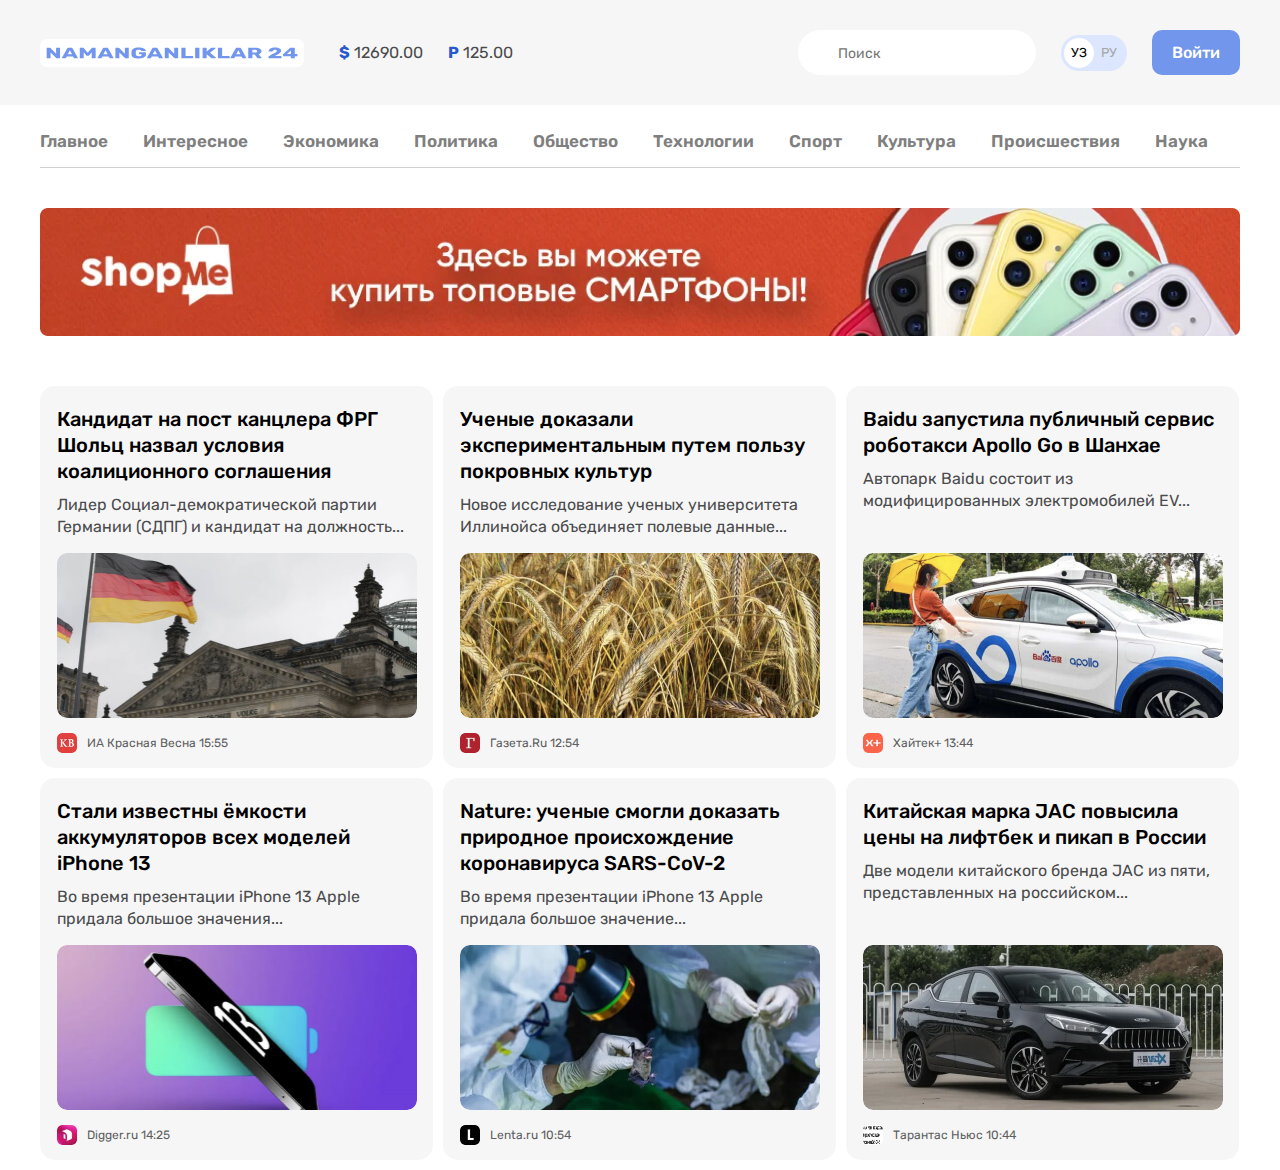
==== index.html @ 6ee6fd18 "Add news-grid" ====
<!DOCTYPE html>
<html lang="ru">
<head>
  <meta charset="UTF-8">
  <meta name="viewport" content="width=device-width, initial-scale=1.0">

  <!-- FONT-GOOGLE -->
  <link rel="preconnect" href="https://fonts.googleapis.com">
  <link rel="preconnect" href="https://fonts.gstatic.com" crossorigin>
  <link href="https://fonts.googleapis.com/css2?family=Rubik:ital,wght@0,300..900;1,300..900&display=swap" rel="stylesheet">

  <!-- STYLE HEADER -->
  <link rel="stylesheet" href="normalize.css">
  <link rel="stylesheet" href="style.css">

  <title>Namangan 24</title>
</head>
<body>

<!-- SITE-HEADER -->
<header class="site-header">
  <div class="site-header-top">
    <div class=" site-header-top-container container">
      <a href="index.html">
        <img class="site-header-img-logo" src="img/logo.svg" alt="N24 logo" width="264" height="28">
      </a>

      <!-- CURRENCY-RATES -->
      <ul class="currency-rates">
        <li class="currency-rates-items">
          <b class="currency-rates-type">$</b>
          <span class="currency-rates-value">12690.00</span>
        </li>

        <li class="currency-rates-items">
          <b class="currency-rates-type">P</b>
          <span class="currency-rates-value">125.00</span>
        </li>
       </ul>

       <!-- GLOBAL-SEARCH-FORM -->

       <form class="global-search-form" action="https://apple.com">
        <input class="global-search-form-input" type="search" name="search" placeholder="Поиск" aria-label="Поиск" required>
       </form>

       <!-- LANG-TOGGLE -->
       <div class="lang-toggle">
        <a class="link-toggle-link toggle-link-active" href="index.html">УЗ</a>
        <a class="link-toggle-link" href="index.html/ru">РУ</a>
       </div>

       <!-- SITE-HEADER-AUTH -->
       <div class="button button-primary">Войти</div>
    </div>
  </div>

  <div class="container">
    <!-- SITENAV -->
    <nav class="sitenav">
      <ul class="sitenav-list">
        <li class="sitenav-item"><a class="sitenav-link" href="#">Главное</a></li>
        <li class="sitenav-item"><a class="sitenav-link" href="#">Интересное</a></li>
        <li class="sitenav-item"><a class="sitenav-link" href="#">Экономика</a></li>
        <li class="sitenav-item"><a class="sitenav-link" href="#">Политика</a></li>
        <li class="sitenav-item"><a class="sitenav-link" href="#">Общество</a></li>
        <li class="sitenav-item"><a class="sitenav-link" href="#">Технологии</a></li>
        <li class="sitenav-item"><a class="sitenav-link" href="#">Спорт</a></li>
        <li class="sitenav-item"><a class="sitenav-link" href="#">Культура</a></li>
        <li class="sitenav-item"><a class="sitenav-link" href="#">Происшествия</a></li>
        <li class="sitenav-item"><a class="sitenav-link" href="#">Наука</a></li>
      </ul>
    </nav>

    <!-- SITE-HEADER-BANNER -->
    <aside class="site-header-banner">
      <a class="site-header-banner-link" href="https://olcha.uz" target="_blank">
        <img class="site-header-banner-img" src="img/shopme.jpg" alt="ShopMe banner" width="1200" height="128" srcset="img/shopme.jpg 1x, img/shopme@2x.jpg 2x">
      </a>
    </aside>
  </div>
</header>

<!-- MAIN-CONTENT -->

<main class="main-content">
  <div class="container">
    <!-- <h1>Namanganliklar24 - Сайт новостий</h1> -->

  <!-- TOP-NEWS -->
  <section class="top-news">
    <!-- <h2>топ новостий</h2> -->
    <!-- NEWS-GRID -->
    <div class="news-grid">
      <!-- NEWS-GRID-ITEM -->
      <article class="new-grid-item article-card">
        <h3 class="article-card-title">
          <a class="article-card-link" href="#">Кандидат на пост канцлера ФРГ Шольц назвал условия коалиционного соглашения</a>
        </h3>
        <p class="article-card-text">Лидер Социал-демократической партии Германии (СДПГ) и кандидат на должность...</p>
        <img class="article-card-img" src="img/germany.jpg" alt="site image" width="360" height="165" srcset="img/germany.jpg 1x, img/germany@2x.jpg 2x">
        <footer class="article-card-footer">
          <img class="article-card-source-icon" src="img/germany-icon.jpg" alt="site image" width="20" height="20" srcset="img/germany-icon.jpg 1x, img/germany-icon@2x.jpg 2x">
          <div class="article-card-source-time">
            <span class="article-card-source">ИА Красная Весна</span>
            <time datetime="2024-09-21T15:55">15:55</time>
          </div>
        </footer>
      </article>

      <article class="new-grid-item article-card">
        <h3 class="article-card-title">
          <a class="article-card-link" href="#">Ученые доказали экспериментальным путем пользу покровных культур</a>
        </h3>
        <p class="article-card-text">Новое исследование ученых университета Иллинойса объединяет полевые данные... </p>
        <img class="article-card-img" src="img/wheat.jpg" alt="site image" width="360" height="165" srcset="img/wheat.jpg 1x, img/wheat@2x.jpg 2x">
        <footer class="article-card-footer">
          <img class="article-card-source-icon" src="img/wheat-icon.jpg" alt="site image" width="20" height="20" srcset="img/wheat-icon.jpg 1x, img/wheat-icon@2x.jpg 2x">
          <div class="article-card-source-time">
            <span class="article-card-source">Газета.Ru</span>
            <time datetime="2024-09-21T12:54">12:54</time>
          </div>
        </footer>
      </article>

      <article class="new-grid-item article-card">
        <h3 class="article-card-title">
          <a class="article-card-link" href="#">Baidu запустила публичный сервис роботакси Apollo Go в Шанхае</a>
        </h3>
        <p class="article-card-text">Автопарк Baidu состоит из модифицированных электромобилей EV... </p>
        <img class="article-card-img" src="img/baidu.jpg" alt="site image" width="360" height="165" srcset="img/baidu.jpg 1x,img/baidu@2x.jpg 2x">
        <footer class="article-card-footer">
          <img class="article-card-source-icon" src="img/baidu-icon.jpg" alt="site image" width="20" height="20" srcset="img/baidu-icon.jpg 1x, img/baidu-icon@2x.jpg 2x">
          <div class="article-card-source-time">
            <span class="article-card-source">Хайтек+</span>
            <time datetime="2024-09-21T13:44">13:44</time>
          </div>
        </footer>
      </article>

      <article class="new-grid-item article-card">
        <h3 class="article-card-title">
          <a class="article-card-link" href="#">Стали известны ёмкости аккумуляторов всех моделей iPhone 13</a>
        </h3>
        <p class="article-card-text">Во время презентации iPhone 13 Apple придала большое значения...</p>
        <img class="article-card-img" src="img/iphone-13.jpg" alt="site image" width="360" height="165" srcset="img/iphone-13.jpg 1x, img/iphone-13@2x.jpg 2x">
        <footer class="article-card-footer">
          <img class="article-card-source-icon" src="img/iphone-13-icon.jpg" alt="site image" width="20" height="20" srcset="img/iphone-13-icon.jpg 1x,img/iphone-13-icon@2x.jpg 2x">
          <div class="article-card-source-time">
            <span class="article-card-source">Digger.ru</span>
            <time datetime="2024-09-21T14:25">14:25</time>
          </div>
        </footer>
      </article>

      <article class="new-grid-item article-card">
        <h3 class="article-card-title">
          <a class="article-card-link" href="#">Nature: ученые смогли доказать природное происхождение коронавируса SARS-CoV-2</a>
        </h3>
        <p class="article-card-text">Во время презентации iPhone 13 Apple придала большое значение...</p>
        <img class="article-card-img" src="img/SARS.jpg" alt="site image" width="360" height="165" srcset="img/SARS.jpg 1x,img/SARS@2x.jpg 2x">
        <footer class="article-card-footer">
          <img class="article-card-source-icon" src="img/SARS-icon.jpg" alt="site image" width="20" height="20" srcset="img/SARS-icon.jpg 1x, img/SARS-icon@2x.jpg 2x">
          <div class="article-card-source-time">
            <span class="article-card-source">Lenta.ru</span>
            <time datetime="2024-09-21T10:54">10:54</time>
          </div>
        </footer>
      </article>

      <article class="new-grid-item article-card">
        <h3 class="article-card-title">
          <a class="article-card-link" href="#">Китайская марка JAC повысила цены на лифтбек и пикап в России</a>
        </h3>
        <p class="article-card-text">Две модели китайского бренда JAC из пяти, представленных на российском...</p>
        <img class="article-card-img" src="img/jac.jpg" alt="site image" width="360" height="165" srcset="img/jac.jpg 1x,img/jac@2x.jpg 2x">
        <footer class="article-card-footer">
          <img class="article-card-source-icon" src="img/JAC-icon.jpg" alt="site image" width="20" height="20" srcset="img/JAC-icon.jpg 1x, img/JAC-icon@2x.jpg 2x">
          <div class="article-card-source-time">
            <span class="article-card-source">Тарантас Ньюс</span>
            <time datetime="2024-09-21T10:44">10:44</time>
          </div>
        </footer>
      </article>

          </div>
  </section>
  </div>
</main>
</body>
</html>
---- style.css ----
* {
  box-sizing: border-box;
}

html {
  height: 100%;
  scroll-behavior: smooth;
}

body {
  display: flex;
  flex-direction: column;
  height: 100%;
  padding: 0;
  margin: 0;
  font-family: "Rubik", "Arial", sans-serif;
  font-size: 16px;
  line-height: 22px;
  color: #4a4b4c;
  background-color: #fff;
}

.img {
  max-width: 100%;
  height: auto;
}

/* OUTLINE STYLE */
*:focus {
  outline: 2px dashed #0f03fd;
  outline-offset: 3px;
}


/* BUTTON */
.button {
  display: inline-block;
  padding: 13px 20px;
  text-decoration: none;
  text-align: center;
  border-radius: 10px;
  font-size: 16px;
  line-height: normal;
  font-weight: 500;
  cursor: pointer;
  margin-left: 25px;
}

.button-primary {
  background-color: #7296ec;
  color: #fff;
}

.button-primary:hover {
  opacity: 0.8;
  background-color: #0f03fd;
}

.button-primary:active {
  opacity: 0.6;
}


/* CONTAINER */

.container {
  width: 100%;
  max-width: 1240px;
  padding-left: 20px;
  padding-right: 20px;
  margin-right: auto;
  margin-left: auto;
}

/* SITE-HEADER */
.site-header {
}

/* SITE-HEADER-TOP */
.site-header-top {
  margin-bottom: 10px;
  padding-top: 30px;
  padding-bottom: 30px;
  background-color: #f6f6f6;
}

.site-header-top-container {
  display: flex;
  align-items: center;
}

.site-header-img-logo {
  display: flex;
  padding: 8px 6px;
  border-radius: 7px;
  margin-right: 35px;
  background-color: #fff;
}

.site-header-img-logo:hover {
  opacity: 0.8;
}

.site-header-img-logo:active {
  opacity: 0.6;
}


/* CURRENCY-RATES */
.currency-rates {
  display: flex;
  align-items: center;
  padding: 0;
  margin: 0;
  margin-right: auto;
  list-style: none;
}

.currency-rates-items:not(:last-child) {
  margin-right: 25px;
}

.currency-rates-type {
  color: #2959ce;
}

/* GLOBAL-SEARCH-FORM */

.global-search-form {
  margin-right: 25px;
}

.global-search-form-input {
  font-size: 14px;
  line-height: normal;
  padding-top: 15px;
  padding-bottom: 13px;
  padding-left: 40px;
  border: none;
  border-radius: 60px;
}

/* LANG-TOGGLE */

.lang-toggle {
  display: flex;
  padding: 3px;
  border-radius: 39px;
  background-color: #dce6ff;
}

.link-toggle-link {
  width: 30px;
  height: 30px;
  border-radius: 50%;
  font-size: 13px;
  line-height: 30px;
  text-align: center;
  text-decoration: none;
  color: #a6a6a6;
}

.toggle-link-active {
  background-color: #fff;
  color: #000;
}


/* SITENAV */
.sitenav {
  font-size: 17px;
  padding-top: 12px;
  padding-bottom: 12px;
  border-bottom: 1px solid #d1d1d1;
  line-height: normal;
  margin-bottom: 40px;
  font-weight: 600;
}

.sitenav-list {
  display: flex;
  flex-wrap: wrap;
  align-items: center;
  padding: 0;
  margin: 0;
  line-height: normal;
  list-style: none;
}

.sitenav-item {
  margin-top: 4px;
  margin-bottom: 4px;
}

.sitenav-item:not(:last-child) {
margin-right: 35px;
}

.sitenav-link {
  display: block;
  text-decoration: none;
  color: #7f7f7f;
}

.sitenav-link:hover {
  color: #0f03fd;
}

.sitenav-link:active {
  opacity: 0.6;
}

/* SITE-HEADER-BANNER */
.site-header-banner-link {
  display: flex;
}

/* MAIN-CONTENT */
.main-content {
  flex-grow: 1;
  padding-top: 50px;
}


/* NEWS-GRID */
.news-grid {
  display: flex;
  flex-wrap: wrap;
  margin-left: -10px;
}
.new-grid-item {
  width: 393px;
  margin-left: 10px;
  margin-bottom: 10px;
}
.article-card {
  display: flex;
  flex-direction: column;
  padding: 20px 17px 15px;
  border-radius: 15px;
  background-color: #f6f6f6;
}
.article-card-title {
  margin-top: 0;
  margin-bottom: 10px;
  font-size: 20px;
  font-weight: 500;
  line-height: 26px;
}

.article-card-link {
  display: inline-block;
  color: #000;
  text-decoration: none;
}

.article-card-link:hover {
  color: #0f03fd;
}

.article-card-link:active {
  opacity: 0.6;
}

.article-card-text {
  margin-top: 0;
  margin-bottom: 15px;
  font-size: 16px;
  line-height: 22px;
  font-weight: 400;
}
.article-card-img {
  display: block;
  width: 360px;
  margin-top: auto;
  height: 165px;
  object-fit: cover;
  border-radius: 10px;
  margin-bottom: 15px;
}
.article-card-footer {
  display: flex;
  align-items: center;
}


.article-card-source-icon {
  width: 20px;
  height: 20px;
  margin-right: 10px;
  border-radius: 5px;
}
.article-card-source-time {
  font-size: 12px;
  line-height: normal;
  color: #5e5f61;
}
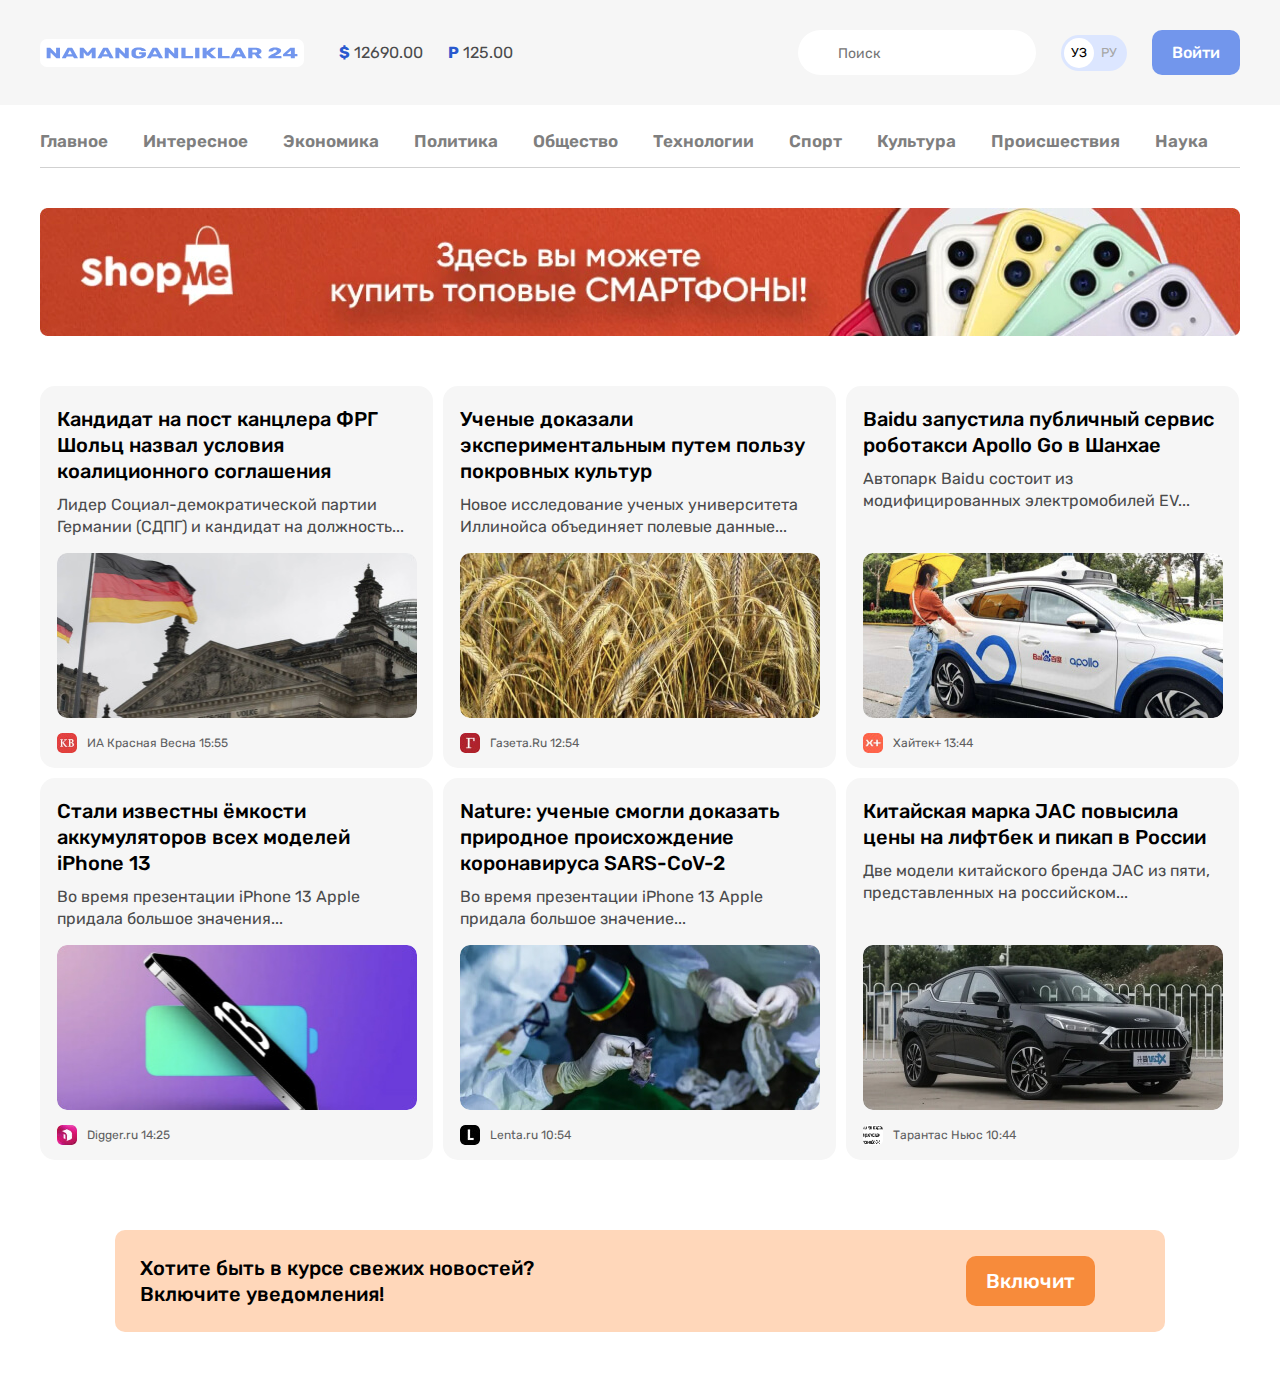
==== commit b89a52ea: "Add notification-cta" ====
--- a/index.html
+++ b/index.html
@@ -185,6 +185,15 @@
 
           </div>
   </section>
+
+
+  <!-- NOTIFICATION-CTA -->
+  <section class="notification-cta">
+    <div class="cotification-cta-text">Хотите быть в курсе свежих новостей?
+      <br>Включите уведомления!
+    </div>
+    <button class="button button-orange" type="button">Включит </button>
+  </section>
   </div>
 </main>
 </body>
--- a/style.css
+++ b/style.css
@@ -38,6 +38,7 @@
   padding: 13px 20px;
   text-decoration: none;
   text-align: center;
+  border: 0;
   border-radius: 10px;
   font-size: 16px;
   line-height: normal;
@@ -51,13 +52,19 @@
   color: #fff;
 }
 
-.button-primary:hover {
+.button:hover {
   opacity: 0.8;
-  background-color: #0f03fd;
-}
-
-.button-primary:active {
+}
+
+.button:active {
   opacity: 0.6;
+}
+
+.button-orange {
+  background-color: #f78b3b;
+  color: #fff;
+  font-size: 20px;
+  font-weight: 500;
 }
 
 
@@ -295,3 +302,21 @@
   line-height: normal;
   color: #5e5f61;
 }
+
+
+/* NOTIFICATION-CTA */
+.notification-cta {
+  display: flex;
+  align-items: center;
+  justify-content: space-between;
+  padding: 25px 70px 25px 25px;
+  margin: 60px 75px;
+  background-color: #ffd7ba;
+  border-radius: 10px;
+}
+.cotification-cta-text {
+  font-size: 20px;
+  line-height: 26px;
+  font-weight: 500;
+  color: #000;
+}
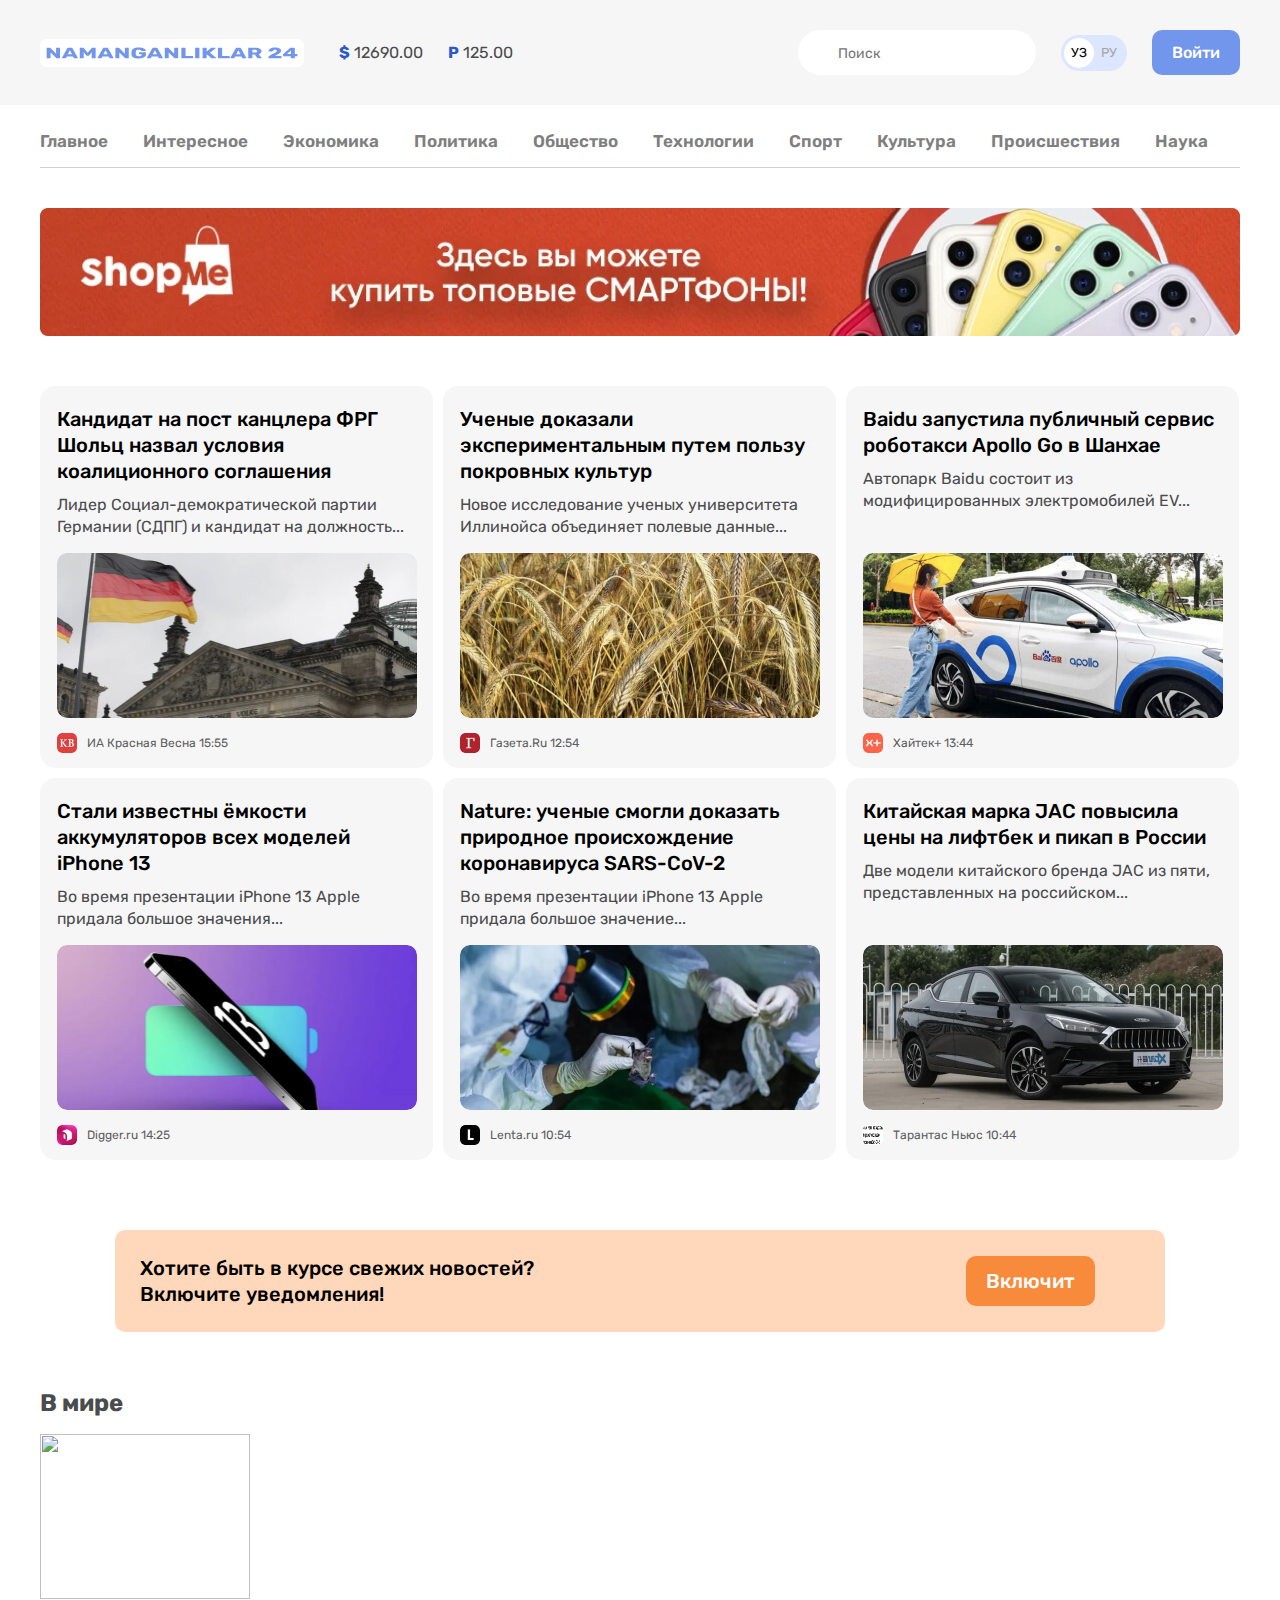
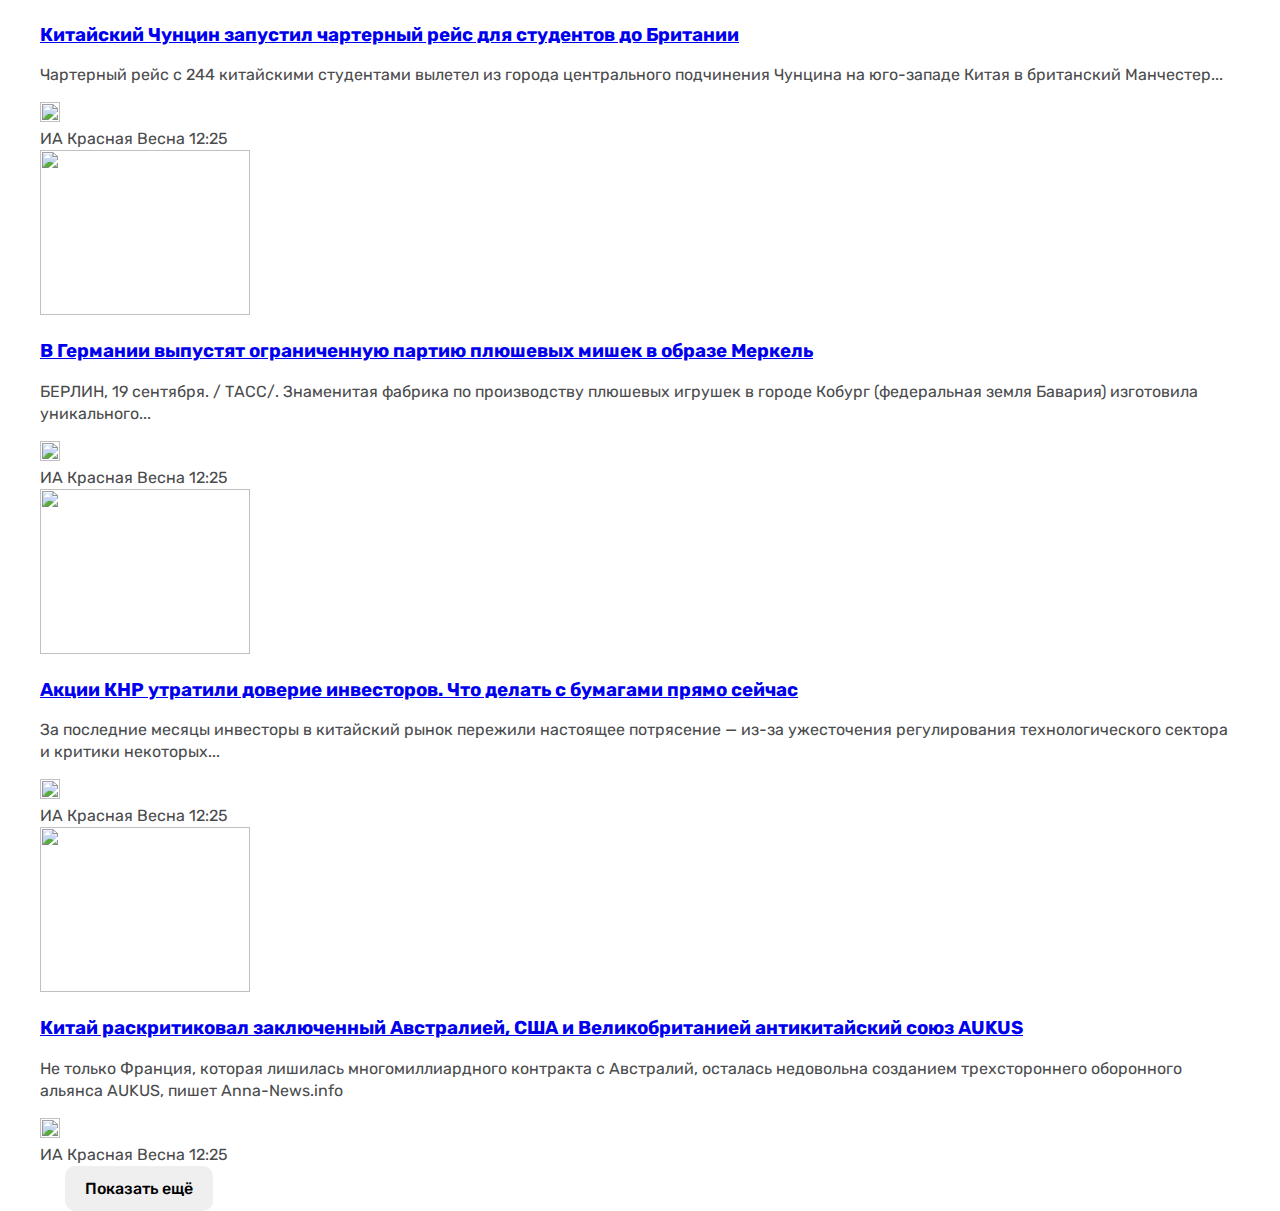
==== commit 48c996b2: "Add news-grid style add button style" ====
--- a/index.html
+++ b/index.html
@@ -194,6 +194,85 @@
     </div>
     <button class="button button-orange" type="button">Включит </button>
   </section>
+
+
+  <!-- GLOBAL-NEWS -->
+  <section class="global-news">
+    <h2 class="global-news-heading">В мире</h2>
+
+    <!-- NEWS-LIST -->
+    <div class="news-list">
+      <div class="news-list-item article-card-horizontal">
+        <img class="article-card-horizontal-img" src="img/britaniya.jpg" alt="" width="210" height="165" srcset="img/britaniya.jpg 1x, img/britaniya@2x.jpg 2x">
+        <div class="article-card-horizontal-content">
+          <h3 class="article-card-horizontal-heading">
+            <a class="article-card-horizontal-link" href="#">Китайский Чунцин запустил чартерный рейс для студентов до Британии</a>
+          </h3>
+          <p class="article-card-horizontal-text">Чартерный рейс с 244 китайскими студентами вылетел из города центрального подчинения Чунцина на юго-западе Китая в британский Манчестер...</p>
+          <footer class="article-card-horizontal-footer">
+            <img class="article-card-horizontal-sourse-icon" src="img/britaniya-icon.jpg" alt="" width="20" height="20" srcset="img/britaniya-icon.jpg 1x, img/britaniya-icon@2x.jpg 2x">
+            <div class="article-card-horizontal-sourse-time">
+              <span class="article-card-horizontal-sourse">ИА Красная Весна</span>
+              <time datetime="2024-09-23T12:25:00">12:25</time>
+            </div>
+          </footer>
+        </div>
+      </div>
+
+      <div class="news-list-item article-card-horizontal">
+        <img class="article-card-horizontal-img" src="img/germaniya.jpg" alt="" width="210" height="165" srcset="img/germaniya.jpg 1x, img/germaniya@2x.jpg 2x">
+        <div class="article-card-horizontal-content">
+          <h3 class="article-card-horizontal-heading">
+            <a class="article-card-horizontal-link" href="#">В Германии выпустят ограниченную партию плюшевых мишек в образе Меркель</a>
+          </h3>
+          <p class="article-card-horizontal-text">БЕРЛИН, 19 сентября. / ТАСС/. Знаменитая фабрика по производству плюшевых игрушек в городе Кобург (федеральная земля Бавария) изготовила уникального...</p>
+          <footer class="article-card-horizontal-footer">
+            <img class="article-card-horizontal-sourse-icon" class="article-card-horizontal-sourse-icon" src="img/germaniya-icon.jpg" alt="" width="20" height="20" srcset="img/germaniya-icon.jpg 1x, img/germaniya-icon@2x.jpg 2x">
+              <div class="article-card-horizontal-sourse-time">
+                <span class="article-card-horizontal-sourse">ИА Красная Весна</span>
+                <time datetime="2024-09-23T12:25:00">12:25</time>
+              </div>
+          </footer>
+        </div>
+      </div>
+
+      <div class="news-list-item article-card-horizontal">
+        <img class="article-card-horizontal-img" src="img/knp.jpg" alt="" width="210" height="165" srcset="img/knp.jpg 1x, img/knp@2x.jpg 2x">
+        <div class="article-card-horizontal-content">
+          <h3 class="article-card-horizontal-heading">
+            <a class="article-card-horizontal-link" href="#">Акции КНР утратили доверие инвесторов. Что делать с бумагами прямо сейчас</a>
+          </h3>
+          <p class="article-card-horizontal-text">За последние месяцы инвесторы в китайский рынок пережили настоящее потрясение — из-за ужесточения регулирования технологического сектора и критики некоторых...</p>
+          <footer class="article-card-horizontal-footer">
+            <img class="article-card-horizontal-sourse-icon" src="img/knp-icon.jpg" alt="" width="20" height="20" srcset="img/knp-icon.jpg 1x, img/knp-icon@2x.jpg 2x">
+              <div class="article-card-horizontal-sourse-time">
+                <span class="article-card-horizontal-sourse">ИА Красная Весна</span>
+                <time datetime="2024-09-23T12:25:00">12:25</time>
+              </div>
+          </footer>
+        </div>
+      </div>
+
+      <div class="news-list-item article-card-horizontal">
+        <img class="article-card-horizontal-img" src="img/xitoy.jpg" alt="" width="210" height="165" srcset="img/xitoy.jpg 1x, img/xitoy@2x.jpg 2x">
+        <div class="article-card-horizontal-content">
+          <h3 class="article-card-horizontal-heading">
+            <a class="article-card-horizontal-link" href="#">Китай раскритиковал заключенный Австралией, США и Великобританией антикитайский союз AUKUS</a>
+          </h3>
+          <p class="article-card-horizontal-text">Не только Франция, которая лишилась многомиллиардного контракта с Австралий, осталась недовольна созданием трехстороннего оборонного альянса AUKUS, пишет Anna-News.info</p>
+          <footer class="article-card-horizontal-footer">
+            <img class="article-card-horizontal-sourse-icon" src="img/xitoy-icon.jpg" alt="" width="20" height="20" srcset="img/xitoy-icon.jpg 1x, img/xitoy-icon@2x.jpg 2x">
+            <div class="article-card-horizontal-sourse-time">
+              <span class="article-card-horizontal-sourse">ИА Красная Весна</span>
+              <time datetime="2024-09-23T12:25:00">12:25</time>
+            </div>
+          </footer>
+        </div>
+      </div>
+    </div>
+
+    <button class="news-list-more-button button button-block" type="button">Показать ещё </button>
+  </section>
   </div>
 </main>
 </body>
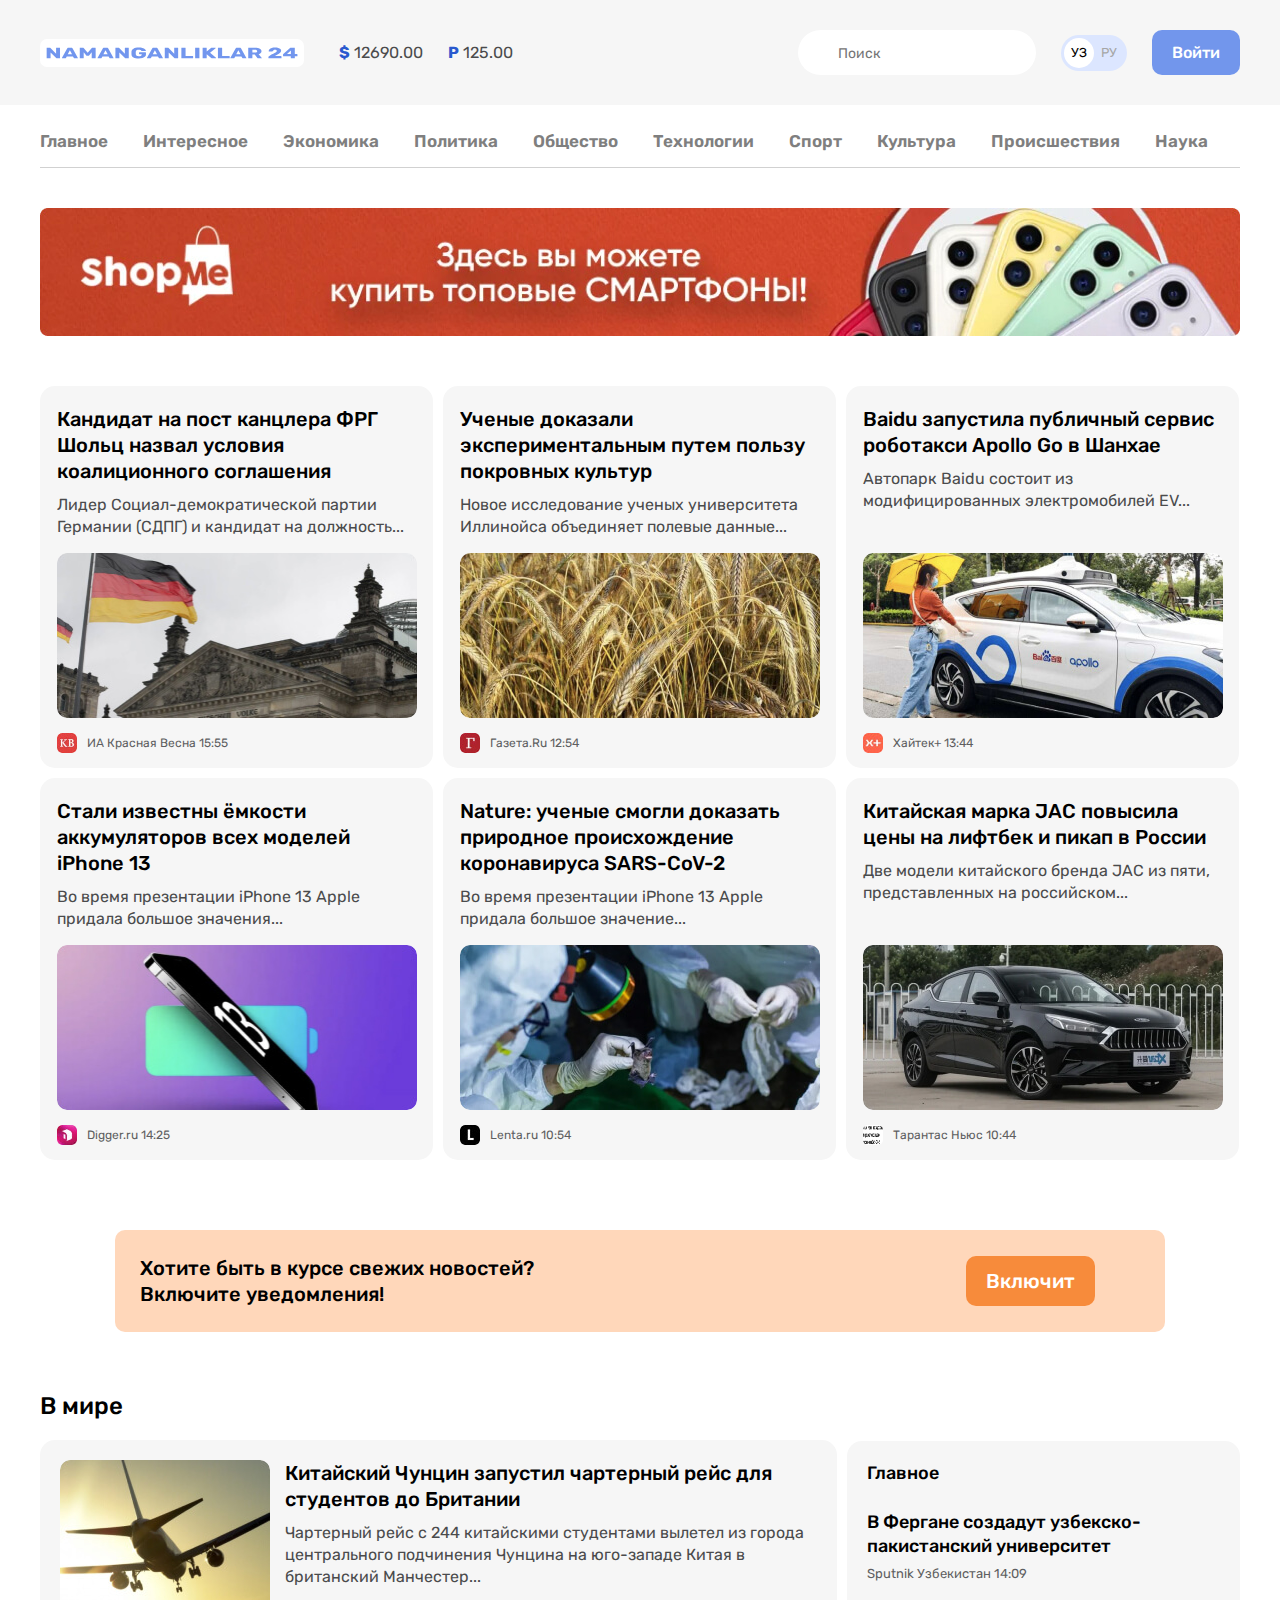
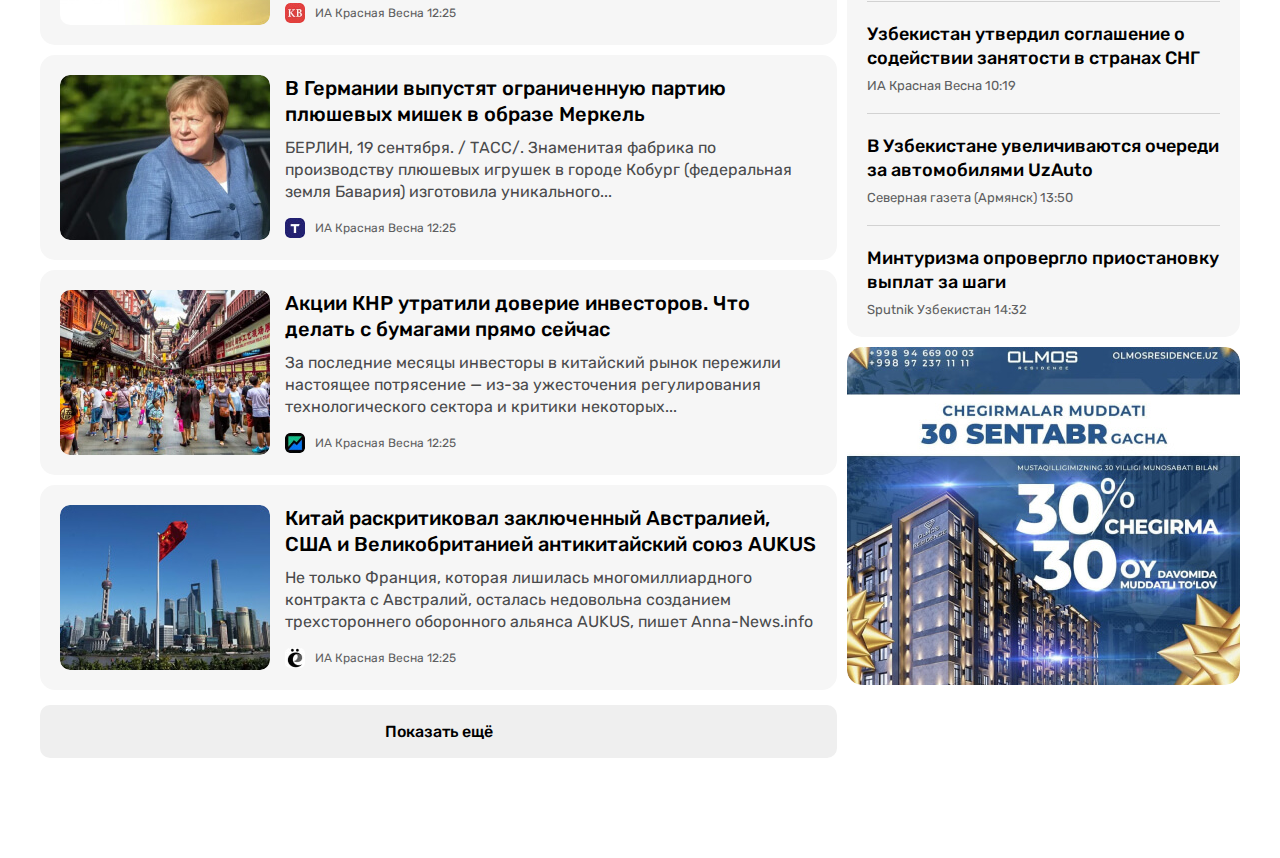
==== commit f10ae08c: "Add global news add sitebar" ====
--- a/index.html
+++ b/index.html
@@ -197,82 +197,132 @@
 
 
   <!-- GLOBAL-NEWS -->
-  <section class="global-news">
-    <h2 class="global-news-heading">В мире</h2>
-
-    <!-- NEWS-LIST -->
-    <div class="news-list">
-      <div class="news-list-item article-card-horizontal">
-        <img class="article-card-horizontal-img" src="img/britaniya.jpg" alt="" width="210" height="165" srcset="img/britaniya.jpg 1x, img/britaniya@2x.jpg 2x">
-        <div class="article-card-horizontal-content">
-          <h3 class="article-card-horizontal-heading">
-            <a class="article-card-horizontal-link" href="#">Китайский Чунцин запустил чартерный рейс для студентов до Британии</a>
-          </h3>
-          <p class="article-card-horizontal-text">Чартерный рейс с 244 китайскими студентами вылетел из города центрального подчинения Чунцина на юго-западе Китая в британский Манчестер...</p>
-          <footer class="article-card-horizontal-footer">
-            <img class="article-card-horizontal-sourse-icon" src="img/britaniya-icon.jpg" alt="" width="20" height="20" srcset="img/britaniya-icon.jpg 1x, img/britaniya-icon@2x.jpg 2x">
-            <div class="article-card-horizontal-sourse-time">
-              <span class="article-card-horizontal-sourse">ИА Красная Весна</span>
-              <time datetime="2024-09-23T12:25:00">12:25</time>
-            </div>
-          </footer>
+  <div class="layout-2-1">
+    <div class="layout-2-1-main">
+      <section class="global-news">
+        <h2 class="global-news-heading">В мире</h2>
+        <!-- NEWS-LIST -->
+        <div class="news-list">
+          <div class="news-list-item article-card-horizontal">
+            <img class="article-card-horizontal-img" src="img/britaniya.jpg" alt="" width="210" height="165" srcset="img/britaniya.jpg 1x, img/britaniya@2x.jpg 2x">
+            <div class="article-card-horizontal-content">
+              <h3 class="article-card-horizontal-heading">
+                <a class="article-card-horizontal-link" href="#">Китайский Чунцин запустил чартерный рейс для студентов до Британии</a>
+              </h3>
+              <p class="article-card-horizontal-text">Чартерный рейс с 244 китайскими студентами вылетел из города центрального подчинения Чунцина на юго-западе Китая в британский Манчестер...</p>
+              <footer class="article-card-horizontal-footer">
+                <img class="article-card-horizontal-sourse-icon" src="img/britaniya-icon.jpg" alt="" width="20" height="20" srcset="img/britaniya-icon.jpg 1x, img/britaniya-icon@2x.jpg 2x">
+                <div class="article-card-horizontal-sourse-time">
+                  <span class="article-card-horizontal-sourse">ИА Красная Весна</span>
+                  <time datetime="2024-09-23T12:25:00">12:25</time>
+                </div>
+              </footer>
+            </div>
+          </div>
+          <div class="news-list-item article-card-horizontal">
+            <img class="article-card-horizontal-img" src="img/germaniya.jpg" alt="" width="210" height="165" srcset="img/germaniya.jpg 1x, img/germaniya@2x.jpg 2x">
+            <div class="article-card-horizontal-content">
+              <h3 class="article-card-horizontal-heading">
+                <a class="article-card-horizontal-link" href="#">В Германии выпустят ограниченную партию плюшевых мишек в образе Меркель</a>
+              </h3>
+              <p class="article-card-horizontal-text">БЕРЛИН, 19 сентября. / ТАСС/. Знаменитая фабрика по производству плюшевых игрушек в городе Кобург (федеральная земля Бавария) изготовила уникального...</p>
+              <footer class="article-card-horizontal-footer">
+                <img class="article-card-horizontal-sourse-icon" class="article-card-horizontal-sourse-icon" src="img/germaniya-icon.jpg" alt="" width="20" height="20" srcset="img/germaniya-icon.jpg 1x, img/germaniya-icon@2x.jpg 2x">
+                  <div class="article-card-horizontal-sourse-time">
+                    <span class="article-card-horizontal-sourse">ИА Красная Весна</span>
+                    <time datetime="2024-09-23T12:25:00">12:25</time>
+                  </div>
+              </footer>
+            </div>
+          </div>
+          <div class="news-list-item article-card-horizontal">
+            <img class="article-card-horizontal-img" src="img/knp.jpg" alt="" width="210" height="165" srcset="img/knp.jpg 1x, img/knp@2x.jpg 2x">
+            <div class="article-card-horizontal-content">
+              <h3 class="article-card-horizontal-heading">
+                <a class="article-card-horizontal-link" href="#">Акции КНР утратили доверие инвесторов. Что делать с бумагами прямо сейчас</a>
+              </h3>
+              <p class="article-card-horizontal-text">За последние месяцы инвесторы в китайский рынок пережили настоящее потрясение — из-за ужесточения регулирования технологического сектора и критики некоторых...</p>
+              <footer class="article-card-horizontal-footer">
+                <img class="article-card-horizontal-sourse-icon" src="img/knp-icon.jpg" alt="" width="20" height="20" srcset="img/knp-icon.jpg 1x, img/knp-icon@2x.jpg 2x">
+                  <div class="article-card-horizontal-sourse-time">
+                    <span class="article-card-horizontal-sourse">ИА Красная Весна</span>
+                    <time datetime="2024-09-23T12:25:00">12:25</time>
+                  </div>
+              </footer>
+            </div>
+          </div>
+          <div class="news-list-item article-card-horizontal">
+            <img class="article-card-horizontal-img" src="img/xitoy.jpg" alt="" width="210" height="165" srcset="img/xitoy.jpg 1x, img/xitoy@2x.jpg 2x">
+            <div class="article-card-horizontal-content">
+              <h3 class="article-card-horizontal-heading">
+                <a class="article-card-horizontal-link" href="#">Китай раскритиковал заключенный Австралией, США и Великобританией антикитайский союз AUKUS</a>
+              </h3>
+              <p class="article-card-horizontal-text">Не только Франция, которая лишилась многомиллиардного контракта с Австралий, осталась недовольна созданием трехстороннего оборонного альянса AUKUS, пишет Anna-News.info</p>
+              <footer class="article-card-horizontal-footer">
+                <img class="article-card-horizontal-sourse-icon" src="img/xitoy-icon.jpg" alt="" width="20" height="20" srcset="img/xitoy-icon.jpg 1x, img/xitoy-icon@2x.jpg 2x">
+                <div class="article-card-horizontal-sourse-time">
+                  <span class="article-card-horizontal-sourse">ИА Красная Весна</span>
+                  <time datetime="2024-09-23T12:25:00">12:25</time>
+                </div>
+              </footer>
+            </div>
+          </div>
         </div>
-      </div>
-
-      <div class="news-list-item article-card-horizontal">
-        <img class="article-card-horizontal-img" src="img/germaniya.jpg" alt="" width="210" height="165" srcset="img/germaniya.jpg 1x, img/germaniya@2x.jpg 2x">
-        <div class="article-card-horizontal-content">
-          <h3 class="article-card-horizontal-heading">
-            <a class="article-card-horizontal-link" href="#">В Германии выпустят ограниченную партию плюшевых мишек в образе Меркель</a>
-          </h3>
-          <p class="article-card-horizontal-text">БЕРЛИН, 19 сентября. / ТАСС/. Знаменитая фабрика по производству плюшевых игрушек в городе Кобург (федеральная земля Бавария) изготовила уникального...</p>
-          <footer class="article-card-horizontal-footer">
-            <img class="article-card-horizontal-sourse-icon" class="article-card-horizontal-sourse-icon" src="img/germaniya-icon.jpg" alt="" width="20" height="20" srcset="img/germaniya-icon.jpg 1x, img/germaniya-icon@2x.jpg 2x">
-              <div class="article-card-horizontal-sourse-time">
-                <span class="article-card-horizontal-sourse">ИА Красная Весна</span>
-                <time datetime="2024-09-23T12:25:00">12:25</time>
-              </div>
-          </footer>
-        </div>
-      </div>
-
-      <div class="news-list-item article-card-horizontal">
-        <img class="article-card-horizontal-img" src="img/knp.jpg" alt="" width="210" height="165" srcset="img/knp.jpg 1x, img/knp@2x.jpg 2x">
-        <div class="article-card-horizontal-content">
-          <h3 class="article-card-horizontal-heading">
-            <a class="article-card-horizontal-link" href="#">Акции КНР утратили доверие инвесторов. Что делать с бумагами прямо сейчас</a>
-          </h3>
-          <p class="article-card-horizontal-text">За последние месяцы инвесторы в китайский рынок пережили настоящее потрясение — из-за ужесточения регулирования технологического сектора и критики некоторых...</p>
-          <footer class="article-card-horizontal-footer">
-            <img class="article-card-horizontal-sourse-icon" src="img/knp-icon.jpg" alt="" width="20" height="20" srcset="img/knp-icon.jpg 1x, img/knp-icon@2x.jpg 2x">
-              <div class="article-card-horizontal-sourse-time">
-                <span class="article-card-horizontal-sourse">ИА Красная Весна</span>
-                <time datetime="2024-09-23T12:25:00">12:25</time>
-              </div>
-          </footer>
-        </div>
-      </div>
-
-      <div class="news-list-item article-card-horizontal">
-        <img class="article-card-horizontal-img" src="img/xitoy.jpg" alt="" width="210" height="165" srcset="img/xitoy.jpg 1x, img/xitoy@2x.jpg 2x">
-        <div class="article-card-horizontal-content">
-          <h3 class="article-card-horizontal-heading">
-            <a class="article-card-horizontal-link" href="#">Китай раскритиковал заключенный Австралией, США и Великобританией антикитайский союз AUKUS</a>
-          </h3>
-          <p class="article-card-horizontal-text">Не только Франция, которая лишилась многомиллиардного контракта с Австралий, осталась недовольна созданием трехстороннего оборонного альянса AUKUS, пишет Anna-News.info</p>
-          <footer class="article-card-horizontal-footer">
-            <img class="article-card-horizontal-sourse-icon" src="img/xitoy-icon.jpg" alt="" width="20" height="20" srcset="img/xitoy-icon.jpg 1x, img/xitoy-icon@2x.jpg 2x">
-            <div class="article-card-horizontal-sourse-time">
-              <span class="article-card-horizontal-sourse">ИА Красная Весна</span>
-              <time datetime="2024-09-23T12:25:00">12:25</time>
-            </div>
-          </footer>
-        </div>
-      </div>
-    </div>
-
-    <button class="news-list-more-button button button-block" type="button">Показать ещё </button>
-  </section>
+        <button class="news-list-more-button button button-block" type="button">Показать ещё </button>
+      </section>
+    </div>
+
+    <div class="layout-2-1-sitebar">
+      <section class=" layout-2-1-sitebar-item sitebar-news-card">
+        <h2 class="sitebar-news-card-heading">Главное</h2>
+        <ul class="sitebar-news-card-list">
+          <li class="sitebar-news-card-item">
+            <h3 class="sitebar-news-card-title">
+              <a class="sitebar-news-card-link" href="#">В Фергане создадут узбекско-пакистанский университет</a>
+            </h3>
+            <div class="sitebar-news-card-sourse-time">
+              <span class="sitebar-news-card-sourse">Sputnik Узбекистан</span>
+              <time datetime="2024-09-23T14:09:00">14:09</time>
+            </div>
+          </li>
+          <li class="sitebar-news-card-item">
+            <h3 class="sitebar-news-card-title">
+              <a class="sitebar-news-card-link" href="#">Узбекистан утвердил соглашение о содействии занятости в странах СНГ</a>
+            </h3>
+            <div class="sitebar-news-card-sourse-time">
+              <span class="sitebar-news-card-sourse">ИА Красная Весна</span>
+              <time datetime="2024-09-23T10:19:00">10:19</time>
+            </div>
+          </li>
+          <li class="sitebar-news-card-item">
+            <h3 class="sitebar-news-card-title">
+              <a class="sitebar-news-card-link" href="#">В Узбекистане увеличиваются очереди за автомобилями UzAuto</a>
+            </h3>
+            <div class="sitebar-news-card-sourse-time">
+              <span class="sitebar-news-card-sourse">Северная газета (Армянск)</span>
+              <time datetime="2024-09-23T13:50:00">13:50</time>
+            </div>
+          </li>
+          <li class="sitebar-news-card-item">
+            <h3 class="sitebar-news-card-title">
+              <a class="sitebar-news-card-link" href="#">Минтуризма опровергло приостановку выплат за шаги</a>
+            </h3>
+            <div class="sitebar-news-card-sourse-time">
+              <span class="sitebar-news-card-sourse">Sputnik Узбекистан</span>
+              <time datetime="2024-09-23T14:32:00">14:32</time>
+            </div>
+          </li>
+        </ul>
+      </section>
+
+      <aside class="layout-2-1-sitebar-item sitebar-ad">
+        <a class="sitebar-ad-link" href="#" target="_blank">
+          <img class="sitebar-ad-link-img" src="img/olmos.jpg" alt="Chegirma" width="393" height="338">
+
+        </a>
+      </aside>
+    </div>
+    </div>
   </div>
 </main>
 </body>
--- a/style.css
+++ b/style.css
@@ -60,6 +60,12 @@
   opacity: 0.6;
 }
 
+.button-block {
+  display: block;
+  width: 100%;
+  margin-left: 0;
+}
+
 .button-orange {
   background-color: #f78b3b;
   color: #fff;
@@ -226,10 +232,12 @@
 .main-content {
   flex-grow: 1;
   padding-top: 50px;
+  padding-bottom: 100px;
 }
 
 
 /* NEWS-GRID */
+
 .news-grid {
   display: flex;
   flex-wrap: wrap;
@@ -320,3 +328,200 @@
   font-weight: 500;
   color: #000;
 }
+
+
+/* GLOBAL-NEWS */
+.global-news-heading {
+  margin-top: 0;
+  margin-bottom: 20px;
+  font-size: 24px;
+  line-height: 28px;
+  color: #000;
+  font-weight: 500;
+}
+
+.news-list {
+  display: flex;
+  margin-bottom: 15px;
+  flex-direction: column;
+}
+
+.news-list-item:not(:last-child) {
+  margin-bottom: 10px;
+}
+
+
+/* ARTICLE-CARD-HORIZONTAL */
+.article-card-horizontal {
+  display: flex;
+  align-items: flex-start;
+  background-color: #f6f6f6;
+  border-radius: 15px;
+  padding: 20px;
+}
+
+.article-card-horizontal-img {
+  width: 210px;
+  height: 165px;
+  object-fit: cover;
+  margin-right: 15px;
+  border-radius: 10px;
+}
+.article-card-horizontal-content {
+  flex-grow: 1;
+}
+.article-card-horizontal-heading {
+  margin-top: 0;
+  margin-bottom: 10px;
+  font-weight: 500;
+  font-size: 20px;
+  line-height: 26px;
+}
+.article-card-horizontal-link {
+  display: inline-block;
+  color: #000;
+  text-decoration: none;
+}
+
+.article-card-horizontal-link:hover {
+color: #0f03fd;
+}
+
+.article-card-horizontal-link:active {
+  opacity: 0.6;
+  }
+
+.article-card-horizontal-text {
+  display: inline-block;
+  margin-top: 0;
+  margin-bottom: 15px;
+  font-size: 16px;
+  line-height: 22px;
+  color: #4a4b4c;
+  font-weight: 400;
+}
+.article-card-horizontal-footer {
+  display: flex;
+  align-items: center;
+}
+
+.article-card-horizontal-sourse-icon {
+width: 20px;
+height: 20px;
+margin-right: 10px;
+object-fit: cover;
+border-radius: 5px;
+}
+
+.article-card-horizontal-sourse-time {
+  font-size: 12px;
+  line-height: normal;
+  color: #5e5f61;
+}
+
+.news-list-more-button {
+  padding: 17px;
+}
+
+
+/* LAYOUT-SITEBAR */
+.layout-sitebar {
+  width: 393px;
+}
+
+.layout-2-1 {
+  display: flex;
+  align-items: flex-start;
+}
+
+.layout-2-1-main {
+  width: 797px;
+  margin-right: 10px;
+}
+
+.layout-2-1-sitebar {
+  width: 393px;
+  margin-top: 49px;
+}
+
+/* SITEBAR-NEWS-CARD*/
+.sitebar-news-card {
+  padding: 20px;
+  color: #000;
+  background-color: #f6f6f6;
+  border-radius: 15px;
+}
+
+.sitebar-news-card-heading {
+  font-size: 18px;
+  line-height: 24px;
+  font-weight: 500;
+  margin-top: 0;
+  margin-bottom: 25px;
+}
+
+.sitebar-news-card-list {
+  padding: 0;
+  margin: 0;
+  list-style: none;
+}
+
+.sitebar-news-card-item {
+  padding-top: 20px;
+  padding-bottom: 20px;
+}
+
+.layout-2-1-sitebar-item:not(:last-child) {
+  margin-bottom: 10px;
+}
+
+.sitebar-news-card-item:first-child {
+  padding-top: 0;
+}
+
+.sitebar-news-card-item:last-child {
+  padding-bottom: 0;
+}
+
+.sitebar-news-card-item:not(:last-child) {
+  border-bottom: 1px solid #d2d2d2;
+}
+
+.sitebar-news-card-title {
+  margin-top: 0;
+  margin-bottom: 8px;
+  font-size: 18px;
+  line-height: 24px;
+  font-weight: 500;
+}
+
+.sitebar-news-card-link {
+  display: inline-block;
+  color: #000;
+  text-decoration: none;
+}
+
+.sitebar-news-card-link:hover {
+  color: #0f03fd;
+  }
+
+  .sitebar-news-card-link:active {
+    opacity: 0.6;
+    }
+
+.sitebar-news-card-sourse-time {
+  font-size: 13px;
+  line-height: normal;
+  color: #5e5f61;
+}
+
+.sitebar-ad-link {
+  display: flex;
+}
+
+.sitebar-ad-link-img {
+  width: 393px;
+  height: 338px;
+  border-radius: 15px;
+  object-fit: cover;
+}
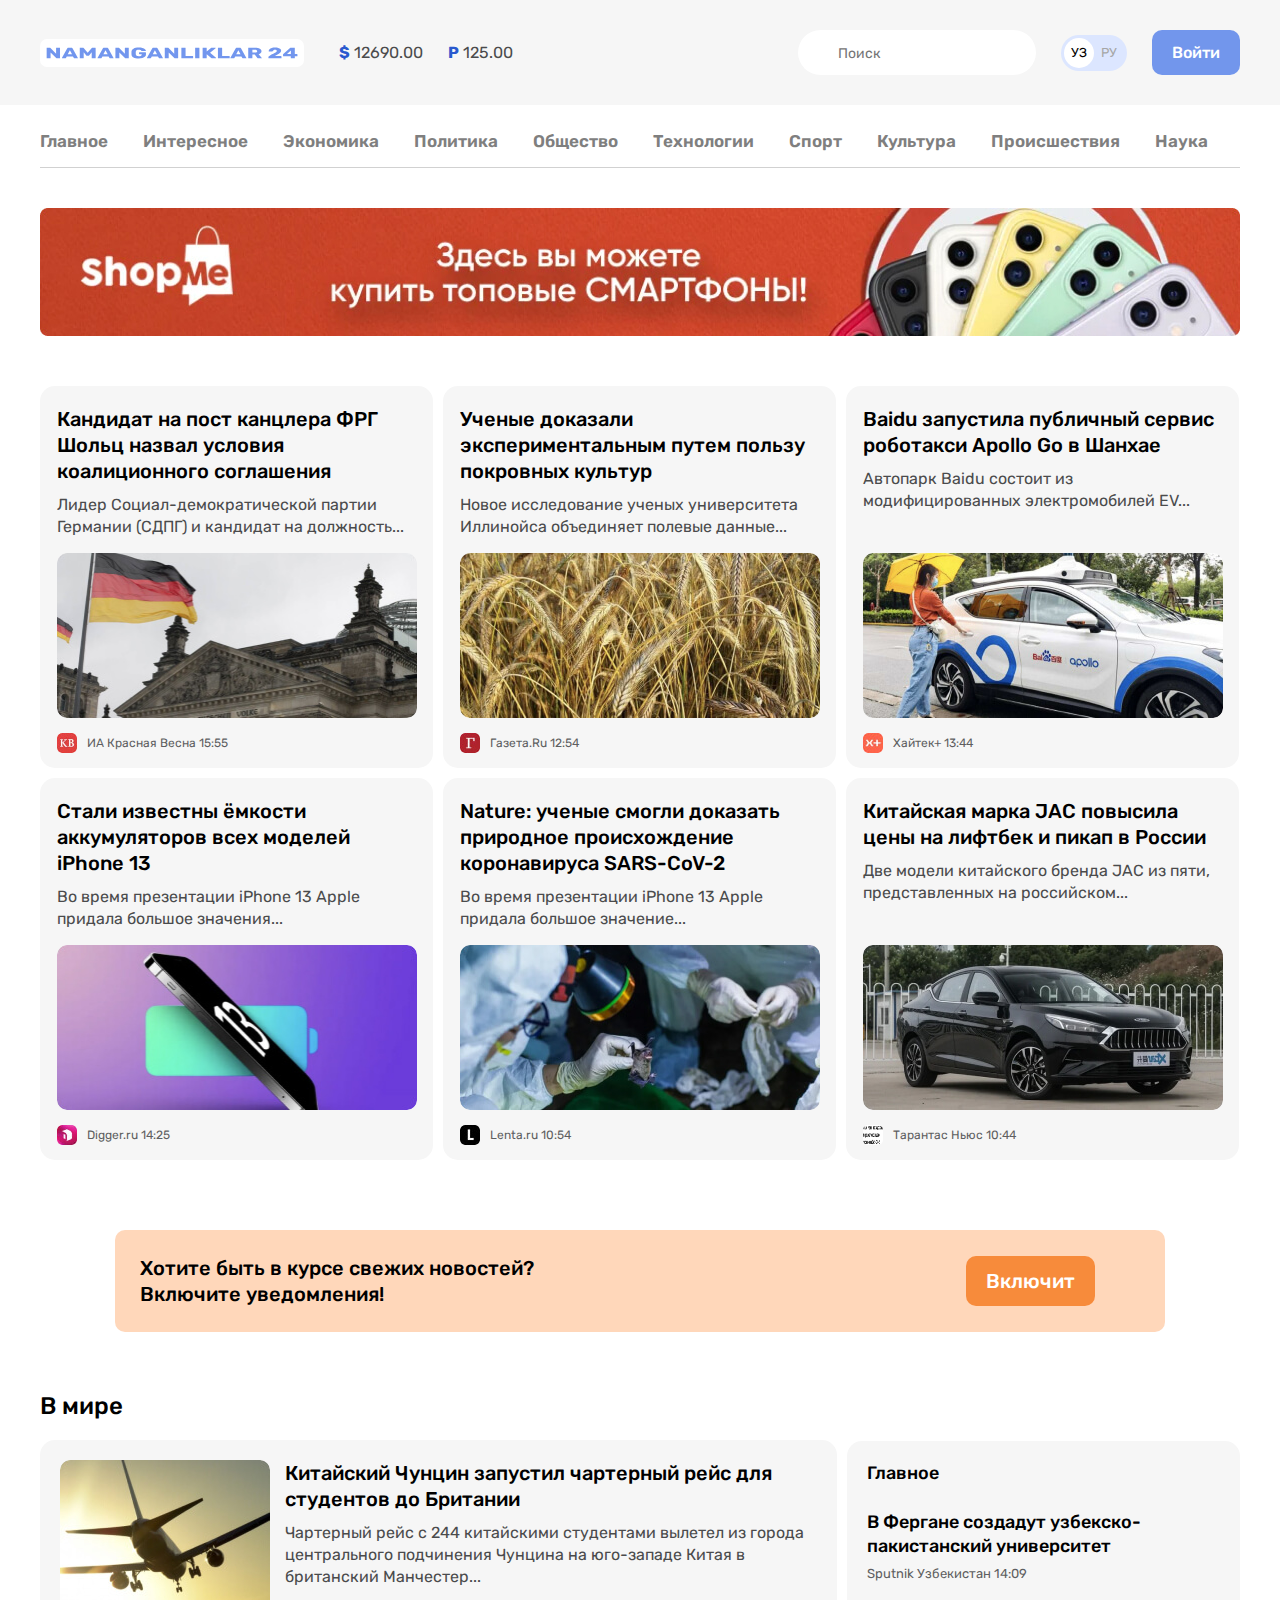
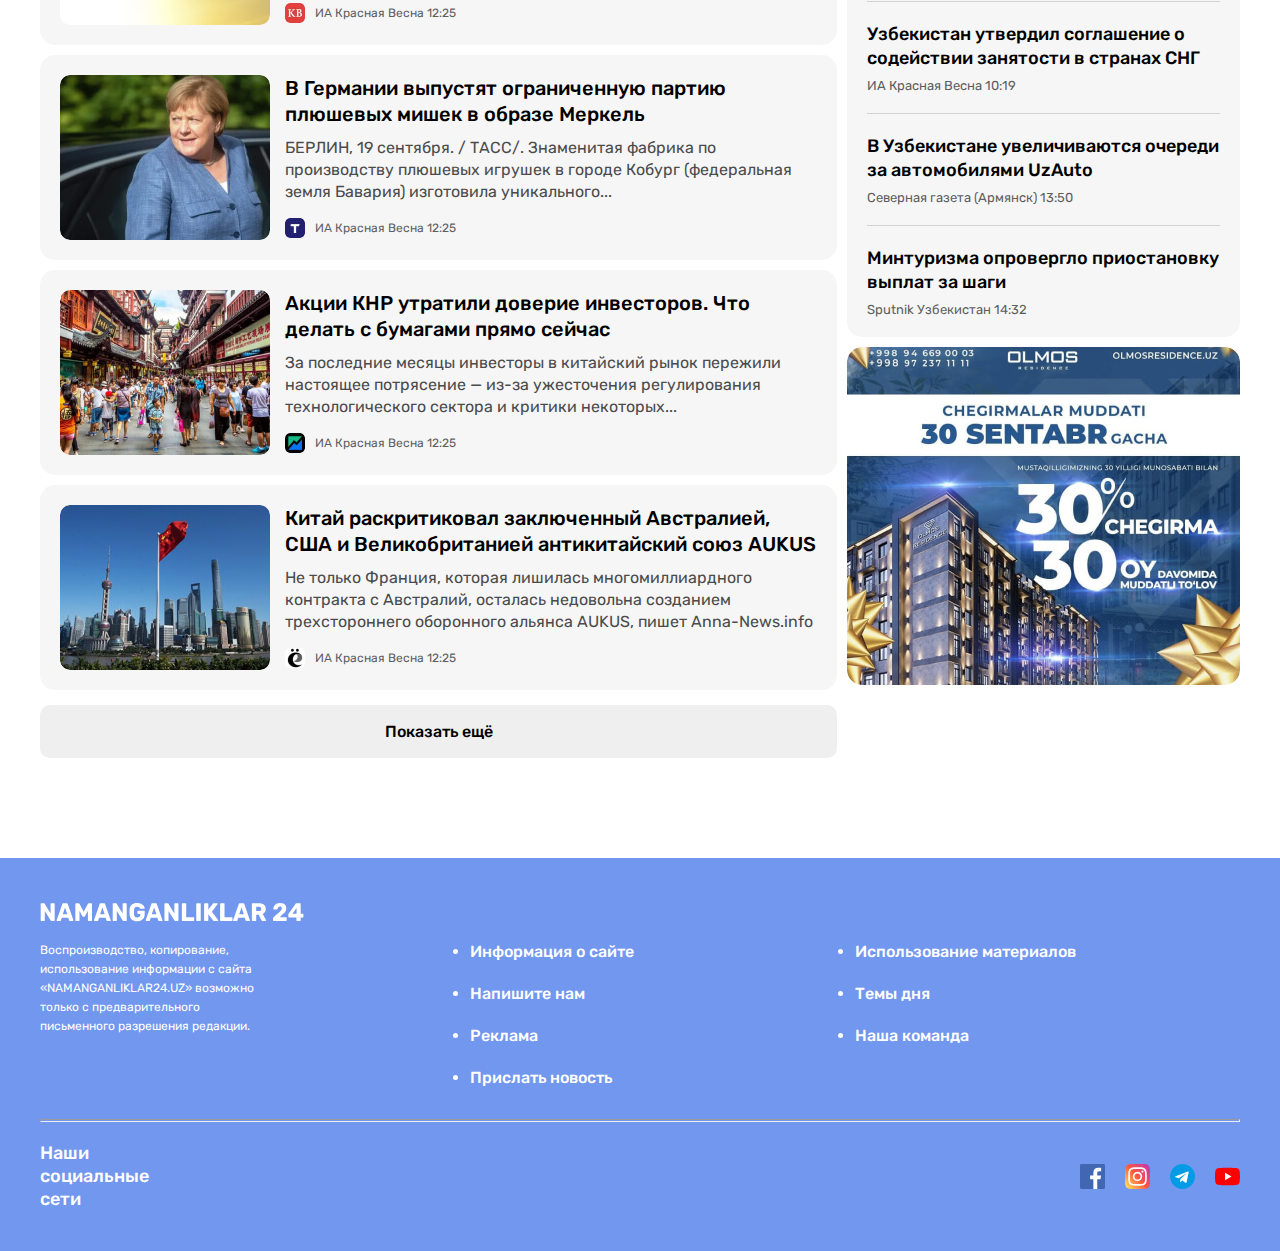
==== commit 3340f138: "Add site+footer" ====
--- a/index.html
+++ b/index.html
@@ -325,5 +325,77 @@
     </div>
   </div>
 </main>
+
+<!-- SITE-FOOTER -->
+<footer class="site-footer">
+  <div class="container">
+    <div class="site-footer-logo-wrapper">
+      <a class="site-footer-logo" href="index.html">
+        <img class="site-footer-logo-img" src="img/n24 logo.svg" alt="Namangan 24 news" width="264" height="28">
+      </a>
+    </div>
+
+    <div class="site-footer-about-links">
+      <div class="site-footer-about">Воспроизводство, копирование, использование информации с сайта «NAMANGANLIKLAR24.UZ» возможно только с предварительного письменного разрешения редакции.</div>
+
+      <div class="site-footer-links-wrapper">
+        <ul class="site-footer-links">
+          <li class="site-footer-links-item">
+            <a class="site-footer-link" href="#">Информация о сайте</a>
+          </li>
+          <li class="site-footer-links-item">
+            <a class="site-footer-link" href="#">Напишите нам</a>
+          </li>
+          <li class="site-footer-links-item">
+            <a class="site-footer-link" href="#">Реклама</a>
+          </li>
+          <li class="site-footer-links-item">
+            <a class="site-footer-link" href="#">Прислать новость</a>
+          </li>
+        </ul>
+        <ul class="site-footer-links">
+          <li class="site-footer-links-item">
+            <a class="site-footer-link" href="#">Использование материалов</a>
+          </li>
+          <li class="site-footer-links-item">
+            <a class="site-footer-link" href="#">Темы дня</a>
+          </li>
+          <li class="site-footer-links-item">
+            <a class="site-footer-link" href="#">Наша команда</a>
+          </li>
+        </ul>
+      </div>
+    </div>
+
+    <hr class="site-footer-divider">
+
+    <div class="site-footer-socials">
+      <h2 class="site-footer-socials-heading">Наши социальные сети</h2>
+      <ul class="site-footer-socials-links">
+        <li class="site-footer-socials-item">
+          <a class="site-footer-socials-link" href="#" target="_blank">
+            <img class="site-footer-socials-img" src="img/icon-facebook.svg" alt="Facebook" width="25" height="25">
+          </a>
+        </li>
+        <li class="site-footer-socials-item">
+          <a class="site-footer-socials-link" href="#" target="_blank">
+            <img class="site-footer-socials-img" src="img/icon-instagram.svg" alt="Instagram" width="25" height="25">
+          </a>
+        </li>
+        <li class="site-footer-socials-item">
+          <a class="site-footer-socials-link" href="#" target="_blank">
+            <img class="site-footer-socials-img" src="img/icon-telegram.svg" alt="Telegram" width="25" height="25">
+          </a>
+        </li>
+        <li class="site-footer-socials-item">
+          <a class="site-footer-socials-link" href="#" target="_blank">
+            <img class="site-footer-socials-img" src="img/icon-youtube.svg" alt="Youtube" width="25" height="25">
+          </a>
+        </li>
+      </ul>
+    </div>
+
+  </div>
+</footer>
 </body>
 </html>--- a/style.css
+++ b/style.css
@@ -525,3 +525,111 @@
   border-radius: 15px;
   object-fit: cover;
 }
+
+/* SITE-FOOTER */
+.site-footer {
+  background-color: #7297ef;
+  padding-top: 40px;
+  padding-bottom: 40px;
+  color: #fff;
+}
+
+.site-footer *:focus {
+  outline: 2px dashed #fff;
+}
+
+.site-footer-logo-wrapper {
+  display: flex;
+  margin-bottom: 15px;
+}
+.site-footer-logo {
+  display: flex;
+}
+
+.site-footer-logo:hover {
+  opacity: 0.8;
+  background-color: #0f03fd;
+  border-radius: 6px;
+}
+
+.site-footer-logo:active {
+  opacity: 0.6;
+}
+
+.site-footer-logo-img {
+width: 264px;
+height: 28px;
+object-fit: contain;
+}
+
+.site-footer-about-links {
+  display: flex;
+}
+.site-footer-about {
+  width: 230px;
+  font-size: 12px;
+  line-height: 19px;
+  margin-right: 200px;
+}
+.site-footer-links-wrapper {
+  flex-grow: 1;
+  display: flex;
+}
+.site-footer-links {
+  width: 50%;
+  padding-left: 0;
+  padding-right: 24px;
+  margin: 0;
+  font-weight: 500;
+}
+.site-footer-links-item:not(:last-child) {
+  margin-bottom: 20px;
+}
+.site-footer-link {
+  display: inline-block;
+  color: #fff;
+  text-decoration: none;
+}
+
+.site-footer-link:hover {
+  text-decoration: underline;
+}
+.site-footer-divider {
+  height: 1px;
+  color: #cecece;
+  bottom: 0;
+  margin-top: 30px;
+  margin-bottom: 20px;
+}
+.site-footer-socials {
+  display: flex;
+  justify-content: space-between;
+  align-items: center;
+}
+
+.site-footer-socials-heading {
+  width: 1px;
+  font-weight: 500;
+  font-size: 18px;
+  line-height: 23px;
+  margin: 0;
+}
+.site-footer-socials-links {
+  display: flex;
+  align-items: center;
+  margin: 0;
+  padding: 0;
+  list-style: none;
+}
+.site-footer-socials-item:not(:last-child) {
+  margin-right: 20px;
+}
+.site-footer-socials-link {
+  display: flex;
+}
+.site-footer-socials-img {
+  flex-shrink: 0;
+  width: 25px;
+  height: 25px;
+  object-fit: contain;
+}
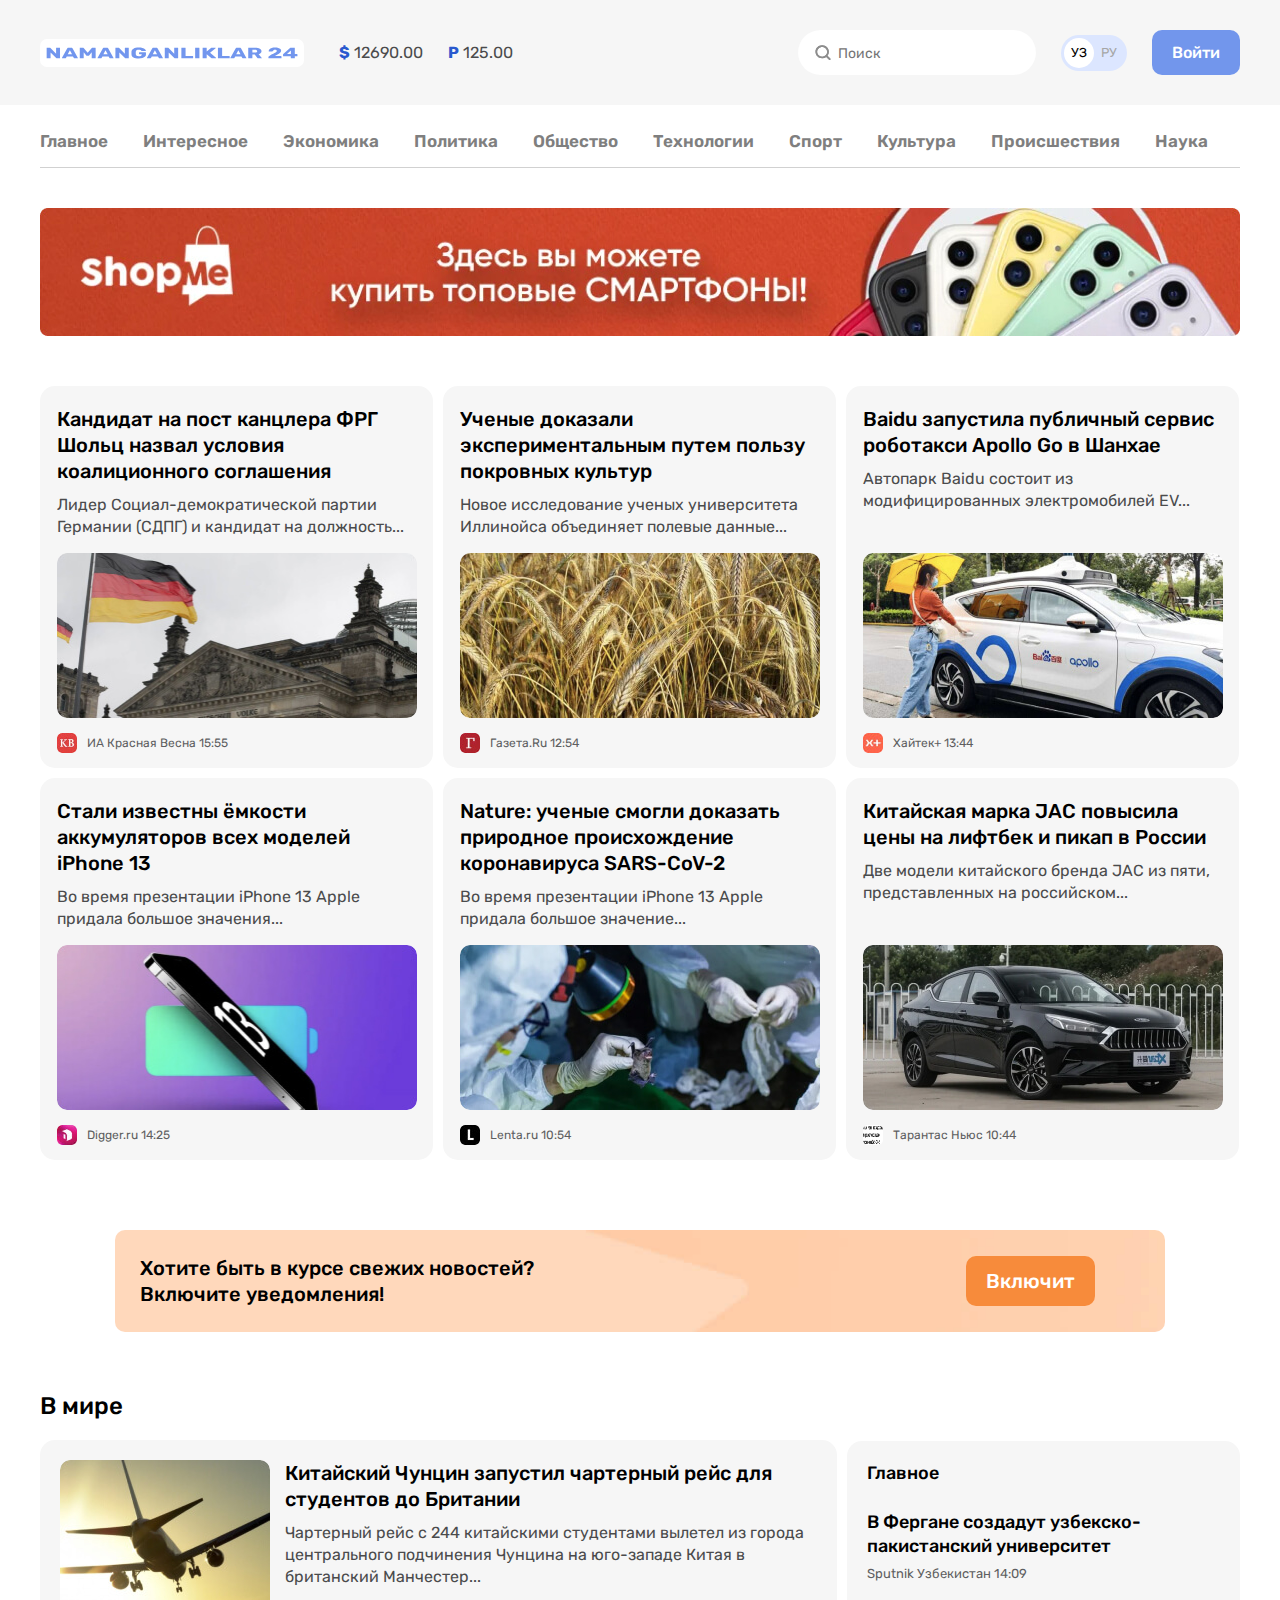
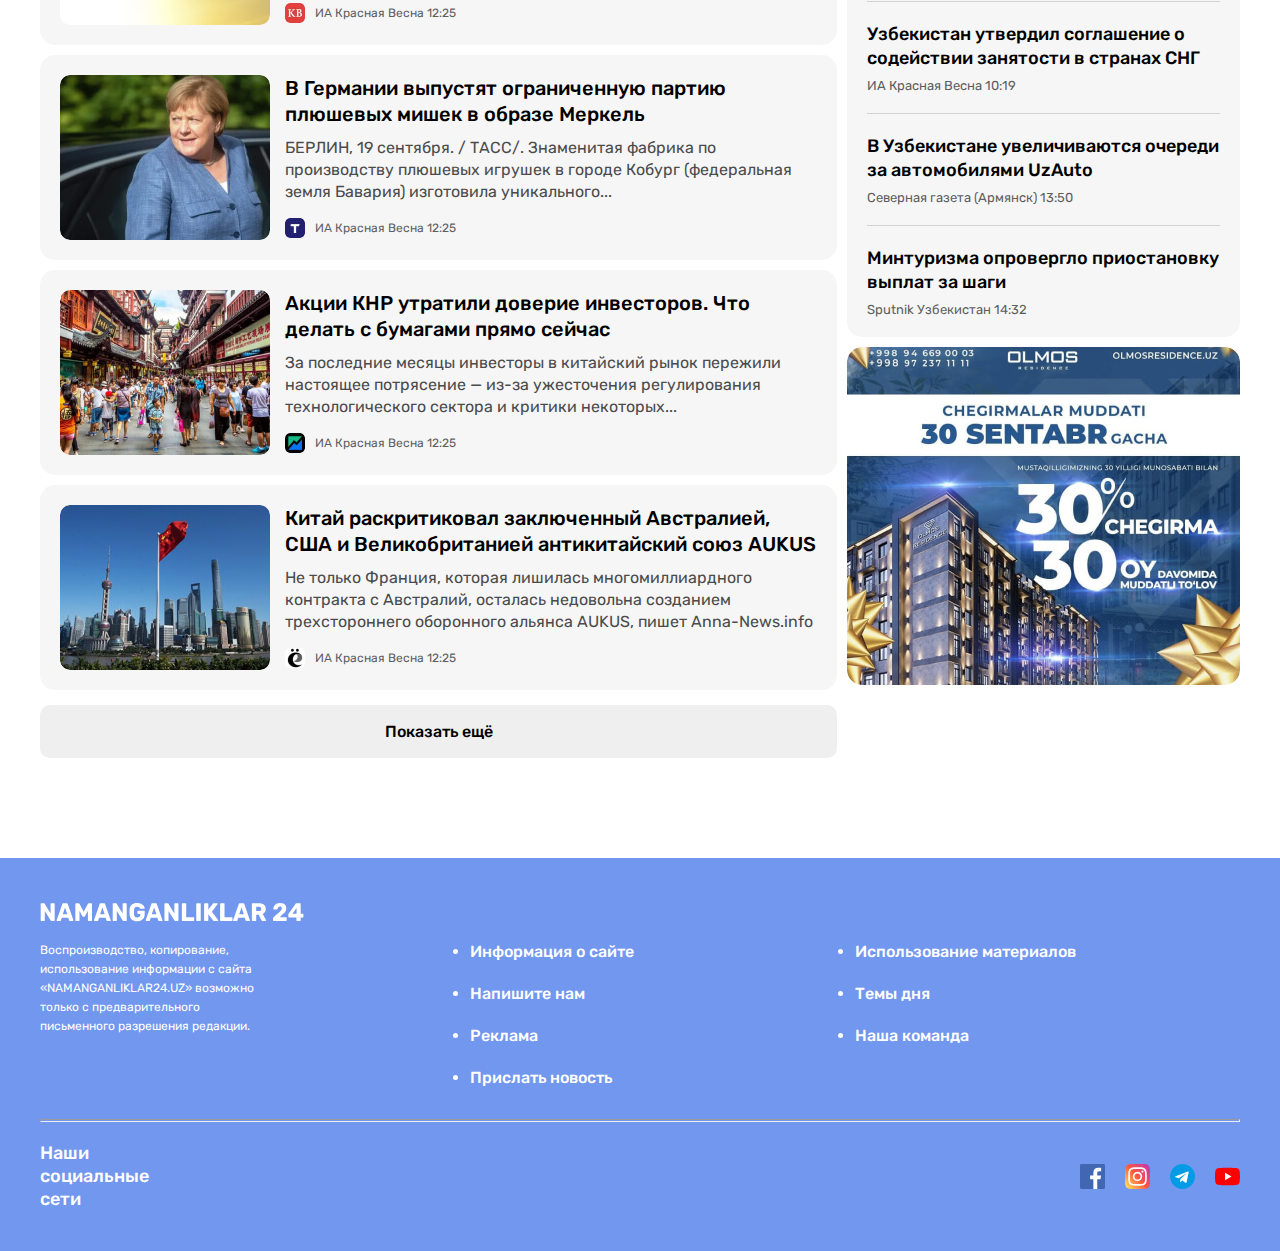
==== commit 11a80ef8: "Add bg-img to search input and notifications-cta" ====
--- a/index.html
+++ b/index.html
@@ -1,401 +1,729 @@
 <!DOCTYPE html>
 <html lang="ru">
-<head>
-  <meta charset="UTF-8">
-  <meta name="viewport" content="width=device-width, initial-scale=1.0">
-
-  <!-- FONT-GOOGLE -->
-  <link rel="preconnect" href="https://fonts.googleapis.com">
-  <link rel="preconnect" href="https://fonts.gstatic.com" crossorigin>
-  <link href="https://fonts.googleapis.com/css2?family=Rubik:ital,wght@0,300..900;1,300..900&display=swap" rel="stylesheet">
-
-  <!-- STYLE HEADER -->
-  <link rel="stylesheet" href="normalize.css">
-  <link rel="stylesheet" href="style.css">
-
-  <title>Namangan 24</title>
-</head>
-<body>
-
-<!-- SITE-HEADER -->
-<header class="site-header">
-  <div class="site-header-top">
-    <div class=" site-header-top-container container">
-      <a href="index.html">
-        <img class="site-header-img-logo" src="img/logo.svg" alt="N24 logo" width="264" height="28">
-      </a>
-
-      <!-- CURRENCY-RATES -->
-      <ul class="currency-rates">
-        <li class="currency-rates-items">
-          <b class="currency-rates-type">$</b>
-          <span class="currency-rates-value">12690.00</span>
-        </li>
-
-        <li class="currency-rates-items">
-          <b class="currency-rates-type">P</b>
-          <span class="currency-rates-value">125.00</span>
-        </li>
-       </ul>
-
-       <!-- GLOBAL-SEARCH-FORM -->
-
-       <form class="global-search-form" action="https://apple.com">
-        <input class="global-search-form-input" type="search" name="search" placeholder="Поиск" aria-label="Поиск" required>
-       </form>
-
-       <!-- LANG-TOGGLE -->
-       <div class="lang-toggle">
-        <a class="link-toggle-link toggle-link-active" href="index.html">УЗ</a>
-        <a class="link-toggle-link" href="index.html/ru">РУ</a>
-       </div>
-
-       <!-- SITE-HEADER-AUTH -->
-       <div class="button button-primary">Войти</div>
-    </div>
-  </div>
-
-  <div class="container">
-    <!-- SITENAV -->
-    <nav class="sitenav">
-      <ul class="sitenav-list">
-        <li class="sitenav-item"><a class="sitenav-link" href="#">Главное</a></li>
-        <li class="sitenav-item"><a class="sitenav-link" href="#">Интересное</a></li>
-        <li class="sitenav-item"><a class="sitenav-link" href="#">Экономика</a></li>
-        <li class="sitenav-item"><a class="sitenav-link" href="#">Политика</a></li>
-        <li class="sitenav-item"><a class="sitenav-link" href="#">Общество</a></li>
-        <li class="sitenav-item"><a class="sitenav-link" href="#">Технологии</a></li>
-        <li class="sitenav-item"><a class="sitenav-link" href="#">Спорт</a></li>
-        <li class="sitenav-item"><a class="sitenav-link" href="#">Культура</a></li>
-        <li class="sitenav-item"><a class="sitenav-link" href="#">Происшествия</a></li>
-        <li class="sitenav-item"><a class="sitenav-link" href="#">Наука</a></li>
-      </ul>
-    </nav>
-
-    <!-- SITE-HEADER-BANNER -->
-    <aside class="site-header-banner">
-      <a class="site-header-banner-link" href="https://olcha.uz" target="_blank">
-        <img class="site-header-banner-img" src="img/shopme.jpg" alt="ShopMe banner" width="1200" height="128" srcset="img/shopme.jpg 1x, img/shopme@2x.jpg 2x">
-      </a>
-    </aside>
-  </div>
-</header>
-
-<!-- MAIN-CONTENT -->
-
-<main class="main-content">
-  <div class="container">
-    <!-- <h1>Namanganliklar24 - Сайт новостий</h1> -->
-
-  <!-- TOP-NEWS -->
-  <section class="top-news">
-    <!-- <h2>топ новостий</h2> -->
-    <!-- NEWS-GRID -->
-    <div class="news-grid">
-      <!-- NEWS-GRID-ITEM -->
-      <article class="new-grid-item article-card">
-        <h3 class="article-card-title">
-          <a class="article-card-link" href="#">Кандидат на пост канцлера ФРГ Шольц назвал условия коалиционного соглашения</a>
-        </h3>
-        <p class="article-card-text">Лидер Социал-демократической партии Германии (СДПГ) и кандидат на должность...</p>
-        <img class="article-card-img" src="img/germany.jpg" alt="site image" width="360" height="165" srcset="img/germany.jpg 1x, img/germany@2x.jpg 2x">
-        <footer class="article-card-footer">
-          <img class="article-card-source-icon" src="img/germany-icon.jpg" alt="site image" width="20" height="20" srcset="img/germany-icon.jpg 1x, img/germany-icon@2x.jpg 2x">
-          <div class="article-card-source-time">
-            <span class="article-card-source">ИА Красная Весна</span>
-            <time datetime="2024-09-21T15:55">15:55</time>
+  <head>
+    <meta charset="UTF-8" />
+    <meta name="viewport" content="width=device-width, initial-scale=1.0" />
+
+    <!-- FONT-GOOGLE -->
+    <link rel="preconnect" href="https://fonts.googleapis.com" />
+    <link rel="preconnect" href="https://fonts.gstatic.com" crossorigin />
+    <link
+      href="https://fonts.googleapis.com/css2?family=Rubik:ital,wght@0,300..900;1,300..900&display=swap"
+      rel="stylesheet"
+    />
+
+    <!-- STYLE HEADER -->
+    <link rel="stylesheet" href="normalize.css" />
+    <link rel="stylesheet" href="style.css" />
+
+    <title>Namangan 24</title>
+  </head>
+  <body>
+    <!-- SITE-HEADER -->
+    <header class="site-header">
+      <div class="site-header-top">
+        <div class="site-header-top-container container">
+          <a href="index.html">
+            <img
+              class="site-header-img-logo"
+              src="img/logo.svg"
+              alt="N24 logo"
+              width="264"
+              height="28"
+            />
+          </a>
+
+          <!-- CURRENCY-RATES -->
+          <ul class="currency-rates">
+            <li class="currency-rates-items">
+              <b class="currency-rates-type">$</b>
+              <span class="currency-rates-value">12690.00</span>
+            </li>
+
+            <li class="currency-rates-items">
+              <b class="currency-rates-type">P</b>
+              <span class="currency-rates-value">125.00</span>
+            </li>
+          </ul>
+
+          <!-- GLOBAL-SEARCH-FORM -->
+
+          <form class="global-search-form" action="https://apple.com">
+            <input
+              class="global-search-form-input"
+              type="search"
+              name="search"
+              placeholder="Поиск"
+              aria-label="Поиск"
+              required
+            />
+          </form>
+
+          <!-- LANG-TOGGLE -->
+          <div class="lang-toggle">
+            <a class="link-toggle-link toggle-link-active" href="index.html"
+              >УЗ</a
+            >
+            <a class="link-toggle-link" href="index.html/ru">РУ</a>
           </div>
-        </footer>
-      </article>
-
-      <article class="new-grid-item article-card">
-        <h3 class="article-card-title">
-          <a class="article-card-link" href="#">Ученые доказали экспериментальным путем пользу покровных культур</a>
-        </h3>
-        <p class="article-card-text">Новое исследование ученых университета Иллинойса объединяет полевые данные... </p>
-        <img class="article-card-img" src="img/wheat.jpg" alt="site image" width="360" height="165" srcset="img/wheat.jpg 1x, img/wheat@2x.jpg 2x">
-        <footer class="article-card-footer">
-          <img class="article-card-source-icon" src="img/wheat-icon.jpg" alt="site image" width="20" height="20" srcset="img/wheat-icon.jpg 1x, img/wheat-icon@2x.jpg 2x">
-          <div class="article-card-source-time">
-            <span class="article-card-source">Газета.Ru</span>
-            <time datetime="2024-09-21T12:54">12:54</time>
+
+          <!-- SITE-HEADER-AUTH -->
+          <div class="button button-primary">Войти</div>
+        </div>
+      </div>
+
+      <div class="container">
+        <!-- SITENAV -->
+        <nav class="sitenav">
+          <ul class="sitenav-list">
+            <li class="sitenav-item">
+              <a class="sitenav-link" href="index.html">Главное</a>
+            </li>
+            <li class="sitenav-item">
+              <a class="sitenav-link" href="new-list.html">Интересное</a>
+            </li>
+            <li class="sitenav-item">
+              <a class="sitenav-link" href="new-list.html">Экономика</a>
+            </li>
+            <li class="sitenav-item">
+              <a class="sitenav-link" href="new-list.html">Политика</a>
+            </li>
+            <li class="sitenav-item">
+              <a class="sitenav-link" href="new-list.html">Общество</a>
+            </li>
+            <li class="sitenav-item">
+              <a class="sitenav-link" href="new-list.html">Технологии</a>
+            </li>
+            <li class="sitenav-item">
+              <a class="sitenav-link" href="new-list.html">Спорт</a>
+            </li>
+            <li class="sitenav-item">
+              <a class="sitenav-link" href="new-list.html">Культура</a>
+            </li>
+            <li class="sitenav-item">
+              <a class="sitenav-link" href="new-list.html">Происшествия</a>
+            </li>
+            <li class="sitenav-item">
+              <a class="sitenav-link" href="new-list.html">Наука</a>
+            </li>
+          </ul>
+        </nav>
+
+        <!-- SITE-HEADER-BANNER -->
+        <aside class="site-header-banner">
+          <a
+            class="site-header-banner-link"
+            href="https://olcha.uz"
+            target="_blank"
+          >
+            <img
+              class="site-header-banner-img"
+              src="img/shopme.jpg"
+              alt="ShopMe banner"
+              width="1200"
+              height="128"
+              srcset="img/shopme.jpg 1x, img/shopme@2x.jpg 2x"
+            />
+          </a>
+        </aside>
+      </div>
+    </header>
+
+    <!-- MAIN-CONTENT -->
+
+    <main class="main-content">
+      <div class="container">
+        <!-- <h1>Namanganliklar24 - Сайт новостий</h1> -->
+
+        <!-- TOP-NEWS -->
+        <section class="top-news">
+          <!-- <h2>топ новостий</h2> -->
+          <!-- NEWS-GRID -->
+          <div class="news-grid">
+            <!-- NEWS-GRID-ITEM -->
+            <article class="new-grid-item article-card">
+              <h3 class="article-card-title">
+                <a class="article-card-link" href="#"
+                  >Кандидат на пост канцлера ФРГ Шольц назвал условия
+                  коалиционного соглашения</a
+                >
+              </h3>
+              <p class="article-card-text">
+                Лидер Социал-демократической партии Германии (СДПГ) и кандидат
+                на должность...
+              </p>
+              <img
+                class="article-card-img"
+                src="img/germany.jpg"
+                alt="site image"
+                width="360"
+                height="165"
+                srcset="img/germany.jpg 1x, img/germany@2x.jpg 2x"
+              />
+              <footer class="article-card-footer">
+                <img
+                  class="article-card-source-icon"
+                  src="img/germany-icon.jpg"
+                  alt="site image"
+                  width="20"
+                  height="20"
+                  srcset="img/germany-icon.jpg 1x, img/germany-icon@2x.jpg 2x"
+                />
+                <div class="article-card-source-time">
+                  <span class="article-card-source">ИА Красная Весна</span>
+                  <time datetime="2024-09-21T15:55">15:55</time>
+                </div>
+              </footer>
+            </article>
+
+            <article class="new-grid-item article-card">
+              <h3 class="article-card-title">
+                <a class="article-card-link" href="#"
+                  >Ученые доказали экспериментальным путем пользу покровных
+                  культур</a
+                >
+              </h3>
+              <p class="article-card-text">
+                Новое исследование ученых университета Иллинойса объединяет
+                полевые данные...
+              </p>
+              <img
+                class="article-card-img"
+                src="img/wheat.jpg"
+                alt="site image"
+                width="360"
+                height="165"
+                srcset="img/wheat.jpg 1x, img/wheat@2x.jpg 2x"
+              />
+              <footer class="article-card-footer">
+                <img
+                  class="article-card-source-icon"
+                  src="img/wheat-icon.jpg"
+                  alt="site image"
+                  width="20"
+                  height="20"
+                  srcset="img/wheat-icon.jpg 1x, img/wheat-icon@2x.jpg 2x"
+                />
+                <div class="article-card-source-time">
+                  <span class="article-card-source">Газета.Ru</span>
+                  <time datetime="2024-09-21T12:54">12:54</time>
+                </div>
+              </footer>
+            </article>
+
+            <article class="new-grid-item article-card">
+              <h3 class="article-card-title">
+                <a class="article-card-link" href="#"
+                  >Baidu запустила публичный сервис роботакси Apollo Go в
+                  Шанхае</a
+                >
+              </h3>
+              <p class="article-card-text">
+                Автопарк Baidu состоит из модифицированных электромобилей EV...
+              </p>
+              <img
+                class="article-card-img"
+                src="img/baidu.jpg"
+                alt="site image"
+                width="360"
+                height="165"
+                srcset="img/baidu.jpg 1x, img/baidu@2x.jpg 2x"
+              />
+              <footer class="article-card-footer">
+                <img
+                  class="article-card-source-icon"
+                  src="img/baidu-icon.jpg"
+                  alt="site image"
+                  width="20"
+                  height="20"
+                  srcset="img/baidu-icon.jpg 1x, img/baidu-icon@2x.jpg 2x"
+                />
+                <div class="article-card-source-time">
+                  <span class="article-card-source">Хайтек+</span>
+                  <time datetime="2024-09-21T13:44">13:44</time>
+                </div>
+              </footer>
+            </article>
+
+            <article class="new-grid-item article-card">
+              <h3 class="article-card-title">
+                <a class="article-card-link" href="#"
+                  >Стали известны ёмкости аккумуляторов всех моделей iPhone
+                  13</a
+                >
+              </h3>
+              <p class="article-card-text">
+                Во время презентации iPhone 13 Apple придала большое значения...
+              </p>
+              <img
+                class="article-card-img"
+                src="img/iphone-13.jpg"
+                alt="site image"
+                width="360"
+                height="165"
+                srcset="img/iphone-13.jpg 1x, img/iphone-13@2x.jpg 2x"
+              />
+              <footer class="article-card-footer">
+                <img
+                  class="article-card-source-icon"
+                  src="img/iphone-13-icon.jpg"
+                  alt="site image"
+                  width="20"
+                  height="20"
+                  srcset="
+                    img/iphone-13-icon.jpg    1x,
+                    img/iphone-13-icon@2x.jpg 2x
+                  "
+                />
+                <div class="article-card-source-time">
+                  <span class="article-card-source">Digger.ru</span>
+                  <time datetime="2024-09-21T14:25">14:25</time>
+                </div>
+              </footer>
+            </article>
+
+            <article class="new-grid-item article-card">
+              <h3 class="article-card-title">
+                <a class="article-card-link" href="#"
+                  >Nature: ученые смогли доказать природное происхождение
+                  коронавируса SARS-CoV-2</a
+                >
+              </h3>
+              <p class="article-card-text">
+                Во время презентации iPhone 13 Apple придала большое значение...
+              </p>
+              <img
+                class="article-card-img"
+                src="img/SARS.jpg"
+                alt="site image"
+                width="360"
+                height="165"
+                srcset="img/SARS.jpg 1x, img/SARS@2x.jpg 2x"
+              />
+              <footer class="article-card-footer">
+                <img
+                  class="article-card-source-icon"
+                  src="img/SARS-icon.jpg"
+                  alt="site image"
+                  width="20"
+                  height="20"
+                  srcset="img/SARS-icon.jpg 1x, img/SARS-icon@2x.jpg 2x"
+                />
+                <div class="article-card-source-time">
+                  <span class="article-card-source">Lenta.ru</span>
+                  <time datetime="2024-09-21T10:54">10:54</time>
+                </div>
+              </footer>
+            </article>
+
+            <article class="new-grid-item article-card">
+              <h3 class="article-card-title">
+                <a class="article-card-link" href="#"
+                  >Китайская марка JAC повысила цены на лифтбек и пикап в
+                  России</a
+                >
+              </h3>
+              <p class="article-card-text">
+                Две модели китайского бренда JAC из пяти, представленных на
+                российском...
+              </p>
+              <img
+                class="article-card-img"
+                src="img/jac.jpg"
+                alt="site image"
+                width="360"
+                height="165"
+                srcset="img/jac.jpg 1x, img/jac@2x.jpg 2x"
+              />
+              <footer class="article-card-footer">
+                <img
+                  class="article-card-source-icon"
+                  src="img/JAC-icon.jpg"
+                  alt="site image"
+                  width="20"
+                  height="20"
+                  srcset="img/JAC-icon.jpg 1x, img/JAC-icon@2x.jpg 2x"
+                />
+                <div class="article-card-source-time">
+                  <span class="article-card-source">Тарантас Ньюс</span>
+                  <time datetime="2024-09-21T10:44">10:44</time>
+                </div>
+              </footer>
+            </article>
           </div>
-        </footer>
-      </article>
-
-      <article class="new-grid-item article-card">
-        <h3 class="article-card-title">
-          <a class="article-card-link" href="#">Baidu запустила публичный сервис роботакси Apollo Go в Шанхае</a>
-        </h3>
-        <p class="article-card-text">Автопарк Baidu состоит из модифицированных электромобилей EV... </p>
-        <img class="article-card-img" src="img/baidu.jpg" alt="site image" width="360" height="165" srcset="img/baidu.jpg 1x,img/baidu@2x.jpg 2x">
-        <footer class="article-card-footer">
-          <img class="article-card-source-icon" src="img/baidu-icon.jpg" alt="site image" width="20" height="20" srcset="img/baidu-icon.jpg 1x, img/baidu-icon@2x.jpg 2x">
-          <div class="article-card-source-time">
-            <span class="article-card-source">Хайтек+</span>
-            <time datetime="2024-09-21T13:44">13:44</time>
+        </section>
+
+        <!-- NOTIFICATION-CTA -->
+        <section class="notification-cta">
+          <div class="cotification-cta-text">
+            Хотите быть в курсе свежих новостей? <br />Включите уведомления!
           </div>
-        </footer>
-      </article>
-
-      <article class="new-grid-item article-card">
-        <h3 class="article-card-title">
-          <a class="article-card-link" href="#">Стали известны ёмкости аккумуляторов всех моделей iPhone 13</a>
-        </h3>
-        <p class="article-card-text">Во время презентации iPhone 13 Apple придала большое значения...</p>
-        <img class="article-card-img" src="img/iphone-13.jpg" alt="site image" width="360" height="165" srcset="img/iphone-13.jpg 1x, img/iphone-13@2x.jpg 2x">
-        <footer class="article-card-footer">
-          <img class="article-card-source-icon" src="img/iphone-13-icon.jpg" alt="site image" width="20" height="20" srcset="img/iphone-13-icon.jpg 1x,img/iphone-13-icon@2x.jpg 2x">
-          <div class="article-card-source-time">
-            <span class="article-card-source">Digger.ru</span>
-            <time datetime="2024-09-21T14:25">14:25</time>
+          <button class="button button-orange" type="button">Включит</button>
+        </section>
+
+        <!-- GLOBAL-NEWS -->
+        <div class="layout-2-1">
+          <div class="layout-2-1-main">
+            <section class="global-news">
+              <h2 class="global-news-heading">В мире</h2>
+              <!-- NEWS-LIST -->
+              <div class="news-list">
+                <div class="news-list-item article-card-horizontal">
+                  <img
+                    class="article-card-horizontal-img"
+                    src="img/britaniya.jpg"
+                    alt=""
+                    width="210"
+                    height="165"
+                    srcset="img/britaniya.jpg 1x, img/britaniya@2x.jpg 2x"
+                  />
+                  <div class="article-card-horizontal-content">
+                    <h3 class="article-card-horizontal-heading">
+                      <a class="article-card-horizontal-link" href="#"
+                        >Китайский Чунцин запустил чартерный рейс для студентов
+                        до Британии</a
+                      >
+                    </h3>
+                    <p class="article-card-horizontal-text">
+                      Чартерный рейс с 244 китайскими студентами вылетел из
+                      города центрального подчинения Чунцина на юго-западе Китая
+                      в британский Манчестер...
+                    </p>
+                    <footer class="article-card-horizontal-footer">
+                      <img
+                        class="article-card-horizontal-sourse-icon"
+                        src="img/britaniya-icon.jpg"
+                        alt=""
+                        width="20"
+                        height="20"
+                        srcset="
+                          img/britaniya-icon.jpg    1x,
+                          img/britaniya-icon@2x.jpg 2x
+                        "
+                      />
+                      <div class="article-card-horizontal-sourse-time">
+                        <span class="article-card-horizontal-sourse"
+                          >ИА Красная Весна</span
+                        >
+                        <time datetime="2024-09-23T12:25:00">12:25</time>
+                      </div>
+                    </footer>
+                  </div>
+                </div>
+                <div class="news-list-item article-card-horizontal">
+                  <img
+                    class="article-card-horizontal-img"
+                    src="img/germaniya.jpg"
+                    alt=""
+                    width="210"
+                    height="165"
+                    srcset="img/germaniya.jpg 1x, img/germaniya@2x.jpg 2x"
+                  />
+                  <div class="article-card-horizontal-content">
+                    <h3 class="article-card-horizontal-heading">
+                      <a class="article-card-horizontal-link" href="#"
+                        >В Германии выпустят ограниченную партию плюшевых мишек
+                        в образе Меркель</a
+                      >
+                    </h3>
+                    <p class="article-card-horizontal-text">
+                      БЕРЛИН, 19 сентября. / ТАСС/. Знаменитая фабрика по
+                      производству плюшевых игрушек в городе Кобург (федеральная
+                      земля Бавария) изготовила уникального...
+                    </p>
+                    <footer class="article-card-horizontal-footer">
+                      <img
+                        class="article-card-horizontal-sourse-icon"
+                        class="article-card-horizontal-sourse-icon"
+                        src="img/germaniya-icon.jpg"
+                        alt=""
+                        width="20"
+                        height="20"
+                        srcset="
+                          img/germaniya-icon.jpg    1x,
+                          img/germaniya-icon@2x.jpg 2x
+                        "
+                      />
+                      <div class="article-card-horizontal-sourse-time">
+                        <span class="article-card-horizontal-sourse"
+                          >ИА Красная Весна</span
+                        >
+                        <time datetime="2024-09-23T12:25:00">12:25</time>
+                      </div>
+                    </footer>
+                  </div>
+                </div>
+                <div class="news-list-item article-card-horizontal">
+                  <img
+                    class="article-card-horizontal-img"
+                    src="img/knp.jpg"
+                    alt=""
+                    width="210"
+                    height="165"
+                    srcset="img/knp.jpg 1x, img/knp@2x.jpg 2x"
+                  />
+                  <div class="article-card-horizontal-content">
+                    <h3 class="article-card-horizontal-heading">
+                      <a class="article-card-horizontal-link" href="#"
+                        >Акции КНР утратили доверие инвесторов. Что делать с
+                        бумагами прямо сейчас</a
+                      >
+                    </h3>
+                    <p class="article-card-horizontal-text">
+                      За последние месяцы инвесторы в китайский рынок пережили
+                      настоящее потрясение — из-за ужесточения регулирования
+                      технологического сектора и критики некоторых...
+                    </p>
+                    <footer class="article-card-horizontal-footer">
+                      <img
+                        class="article-card-horizontal-sourse-icon"
+                        src="img/knp-icon.jpg"
+                        alt=""
+                        width="20"
+                        height="20"
+                        srcset="img/knp-icon.jpg 1x, img/knp-icon@2x.jpg 2x"
+                      />
+                      <div class="article-card-horizontal-sourse-time">
+                        <span class="article-card-horizontal-sourse"
+                          >ИА Красная Весна</span
+                        >
+                        <time datetime="2024-09-23T12:25:00">12:25</time>
+                      </div>
+                    </footer>
+                  </div>
+                </div>
+                <div class="news-list-item article-card-horizontal">
+                  <img
+                    class="article-card-horizontal-img"
+                    src="img/xitoy.jpg"
+                    alt=""
+                    width="210"
+                    height="165"
+                    srcset="img/xitoy.jpg 1x, img/xitoy@2x.jpg 2x"
+                  />
+                  <div class="article-card-horizontal-content">
+                    <h3 class="article-card-horizontal-heading">
+                      <a class="article-card-horizontal-link" href="#"
+                        >Китай раскритиковал заключенный Австралией, США и
+                        Великобританией антикитайский союз AUKUS</a
+                      >
+                    </h3>
+                    <p class="article-card-horizontal-text">
+                      Не только Франция, которая лишилась многомиллиардного
+                      контракта с Австралий, осталась недовольна созданием
+                      трехстороннего оборонного альянса AUKUS, пишет
+                      Anna-News.info
+                    </p>
+                    <footer class="article-card-horizontal-footer">
+                      <img
+                        class="article-card-horizontal-sourse-icon"
+                        src="img/xitoy-icon.jpg"
+                        alt=""
+                        width="20"
+                        height="20"
+                        srcset="img/xitoy-icon.jpg 1x, img/xitoy-icon@2x.jpg 2x"
+                      />
+                      <div class="article-card-horizontal-sourse-time">
+                        <span class="article-card-horizontal-sourse"
+                          >ИА Красная Весна</span
+                        >
+                        <time datetime="2024-09-23T12:25:00">12:25</time>
+                      </div>
+                    </footer>
+                  </div>
+                </div>
+              </div>
+              <button
+                class="news-list-more-button button button-block"
+                type="button"
+              >
+                Показать ещё
+              </button>
+            </section>
           </div>
-        </footer>
-      </article>
-
-      <article class="new-grid-item article-card">
-        <h3 class="article-card-title">
-          <a class="article-card-link" href="#">Nature: ученые смогли доказать природное происхождение коронавируса SARS-CoV-2</a>
-        </h3>
-        <p class="article-card-text">Во время презентации iPhone 13 Apple придала большое значение...</p>
-        <img class="article-card-img" src="img/SARS.jpg" alt="site image" width="360" height="165" srcset="img/SARS.jpg 1x,img/SARS@2x.jpg 2x">
-        <footer class="article-card-footer">
-          <img class="article-card-source-icon" src="img/SARS-icon.jpg" alt="site image" width="20" height="20" srcset="img/SARS-icon.jpg 1x, img/SARS-icon@2x.jpg 2x">
-          <div class="article-card-source-time">
-            <span class="article-card-source">Lenta.ru</span>
-            <time datetime="2024-09-21T10:54">10:54</time>
-          </div>
-        </footer>
-      </article>
-
-      <article class="new-grid-item article-card">
-        <h3 class="article-card-title">
-          <a class="article-card-link" href="#">Китайская марка JAC повысила цены на лифтбек и пикап в России</a>
-        </h3>
-        <p class="article-card-text">Две модели китайского бренда JAC из пяти, представленных на российском...</p>
-        <img class="article-card-img" src="img/jac.jpg" alt="site image" width="360" height="165" srcset="img/jac.jpg 1x,img/jac@2x.jpg 2x">
-        <footer class="article-card-footer">
-          <img class="article-card-source-icon" src="img/JAC-icon.jpg" alt="site image" width="20" height="20" srcset="img/JAC-icon.jpg 1x, img/JAC-icon@2x.jpg 2x">
-          <div class="article-card-source-time">
-            <span class="article-card-source">Тарантас Ньюс</span>
-            <time datetime="2024-09-21T10:44">10:44</time>
-          </div>
-        </footer>
-      </article>
-
-          </div>
-  </section>
-
-
-  <!-- NOTIFICATION-CTA -->
-  <section class="notification-cta">
-    <div class="cotification-cta-text">Хотите быть в курсе свежих новостей?
-      <br>Включите уведомления!
-    </div>
-    <button class="button button-orange" type="button">Включит </button>
-  </section>
-
-
-  <!-- GLOBAL-NEWS -->
-  <div class="layout-2-1">
-    <div class="layout-2-1-main">
-      <section class="global-news">
-        <h2 class="global-news-heading">В мире</h2>
-        <!-- NEWS-LIST -->
-        <div class="news-list">
-          <div class="news-list-item article-card-horizontal">
-            <img class="article-card-horizontal-img" src="img/britaniya.jpg" alt="" width="210" height="165" srcset="img/britaniya.jpg 1x, img/britaniya@2x.jpg 2x">
-            <div class="article-card-horizontal-content">
-              <h3 class="article-card-horizontal-heading">
-                <a class="article-card-horizontal-link" href="#">Китайский Чунцин запустил чартерный рейс для студентов до Британии</a>
-              </h3>
-              <p class="article-card-horizontal-text">Чартерный рейс с 244 китайскими студентами вылетел из города центрального подчинения Чунцина на юго-западе Китая в британский Манчестер...</p>
-              <footer class="article-card-horizontal-footer">
-                <img class="article-card-horizontal-sourse-icon" src="img/britaniya-icon.jpg" alt="" width="20" height="20" srcset="img/britaniya-icon.jpg 1x, img/britaniya-icon@2x.jpg 2x">
-                <div class="article-card-horizontal-sourse-time">
-                  <span class="article-card-horizontal-sourse">ИА Красная Весна</span>
-                  <time datetime="2024-09-23T12:25:00">12:25</time>
-                </div>
-              </footer>
-            </div>
-          </div>
-          <div class="news-list-item article-card-horizontal">
-            <img class="article-card-horizontal-img" src="img/germaniya.jpg" alt="" width="210" height="165" srcset="img/germaniya.jpg 1x, img/germaniya@2x.jpg 2x">
-            <div class="article-card-horizontal-content">
-              <h3 class="article-card-horizontal-heading">
-                <a class="article-card-horizontal-link" href="#">В Германии выпустят ограниченную партию плюшевых мишек в образе Меркель</a>
-              </h3>
-              <p class="article-card-horizontal-text">БЕРЛИН, 19 сентября. / ТАСС/. Знаменитая фабрика по производству плюшевых игрушек в городе Кобург (федеральная земля Бавария) изготовила уникального...</p>
-              <footer class="article-card-horizontal-footer">
-                <img class="article-card-horizontal-sourse-icon" class="article-card-horizontal-sourse-icon" src="img/germaniya-icon.jpg" alt="" width="20" height="20" srcset="img/germaniya-icon.jpg 1x, img/germaniya-icon@2x.jpg 2x">
-                  <div class="article-card-horizontal-sourse-time">
-                    <span class="article-card-horizontal-sourse">ИА Красная Весна</span>
-                    <time datetime="2024-09-23T12:25:00">12:25</time>
+
+          <div class="layout-2-1-sitebar">
+            <section class="layout-2-1-sitebar-item sitebar-news-card">
+              <h2 class="sitebar-news-card-heading">Главное</h2>
+              <ul class="sitebar-news-card-list">
+                <li class="sitebar-news-card-item">
+                  <h3 class="sitebar-news-card-title">
+                    <a class="sitebar-news-card-link" href="#"
+                      >В Фергане создадут узбекско-пакистанский университет</a
+                    >
+                  </h3>
+                  <div class="sitebar-news-card-sourse-time">
+                    <span class="sitebar-news-card-sourse"
+                      >Sputnik Узбекистан</span
+                    >
+                    <time datetime="2024-09-23T14:09:00">14:09</time>
                   </div>
-              </footer>
-            </div>
-          </div>
-          <div class="news-list-item article-card-horizontal">
-            <img class="article-card-horizontal-img" src="img/knp.jpg" alt="" width="210" height="165" srcset="img/knp.jpg 1x, img/knp@2x.jpg 2x">
-            <div class="article-card-horizontal-content">
-              <h3 class="article-card-horizontal-heading">
-                <a class="article-card-horizontal-link" href="#">Акции КНР утратили доверие инвесторов. Что делать с бумагами прямо сейчас</a>
-              </h3>
-              <p class="article-card-horizontal-text">За последние месяцы инвесторы в китайский рынок пережили настоящее потрясение — из-за ужесточения регулирования технологического сектора и критики некоторых...</p>
-              <footer class="article-card-horizontal-footer">
-                <img class="article-card-horizontal-sourse-icon" src="img/knp-icon.jpg" alt="" width="20" height="20" srcset="img/knp-icon.jpg 1x, img/knp-icon@2x.jpg 2x">
-                  <div class="article-card-horizontal-sourse-time">
-                    <span class="article-card-horizontal-sourse">ИА Красная Весна</span>
-                    <time datetime="2024-09-23T12:25:00">12:25</time>
+                </li>
+                <li class="sitebar-news-card-item">
+                  <h3 class="sitebar-news-card-title">
+                    <a class="sitebar-news-card-link" href="#"
+                      >Узбекистан утвердил соглашение о содействии занятости в
+                      странах СНГ</a
+                    >
+                  </h3>
+                  <div class="sitebar-news-card-sourse-time">
+                    <span class="sitebar-news-card-sourse"
+                      >ИА Красная Весна</span
+                    >
+                    <time datetime="2024-09-23T10:19:00">10:19</time>
                   </div>
-              </footer>
-            </div>
-          </div>
-          <div class="news-list-item article-card-horizontal">
-            <img class="article-card-horizontal-img" src="img/xitoy.jpg" alt="" width="210" height="165" srcset="img/xitoy.jpg 1x, img/xitoy@2x.jpg 2x">
-            <div class="article-card-horizontal-content">
-              <h3 class="article-card-horizontal-heading">
-                <a class="article-card-horizontal-link" href="#">Китай раскритиковал заключенный Австралией, США и Великобританией антикитайский союз AUKUS</a>
-              </h3>
-              <p class="article-card-horizontal-text">Не только Франция, которая лишилась многомиллиардного контракта с Австралий, осталась недовольна созданием трехстороннего оборонного альянса AUKUS, пишет Anna-News.info</p>
-              <footer class="article-card-horizontal-footer">
-                <img class="article-card-horizontal-sourse-icon" src="img/xitoy-icon.jpg" alt="" width="20" height="20" srcset="img/xitoy-icon.jpg 1x, img/xitoy-icon@2x.jpg 2x">
-                <div class="article-card-horizontal-sourse-time">
-                  <span class="article-card-horizontal-sourse">ИА Красная Весна</span>
-                  <time datetime="2024-09-23T12:25:00">12:25</time>
-                </div>
-              </footer>
-            </div>
+                </li>
+                <li class="sitebar-news-card-item">
+                  <h3 class="sitebar-news-card-title">
+                    <a class="sitebar-news-card-link" href="#"
+                      >В Узбекистане увеличиваются очереди за автомобилями
+                      UzAuto</a
+                    >
+                  </h3>
+                  <div class="sitebar-news-card-sourse-time">
+                    <span class="sitebar-news-card-sourse"
+                      >Северная газета (Армянск)</span
+                    >
+                    <time datetime="2024-09-23T13:50:00">13:50</time>
+                  </div>
+                </li>
+                <li class="sitebar-news-card-item">
+                  <h3 class="sitebar-news-card-title">
+                    <a class="sitebar-news-card-link" href="#"
+                      >Минтуризма опровергло приостановку выплат за шаги</a
+                    >
+                  </h3>
+                  <div class="sitebar-news-card-sourse-time">
+                    <span class="sitebar-news-card-sourse"
+                      >Sputnik Узбекистан</span
+                    >
+                    <time datetime="2024-09-23T14:32:00">14:32</time>
+                  </div>
+                </li>
+              </ul>
+            </section>
+
+            <aside class="layout-2-1-sitebar-item sitebar-ad">
+              <a class="sitebar-ad-link" href="#" target="_blank">
+                <img
+                  class="sitebar-ad-link-img"
+                  src="img/olmos.jpg"
+                  alt="Chegirma"
+                  width="393"
+                  height="338"
+                />
+              </a>
+            </aside>
           </div>
         </div>
-        <button class="news-list-more-button button button-block" type="button">Показать ещё </button>
-      </section>
-    </div>
-
-    <div class="layout-2-1-sitebar">
-      <section class=" layout-2-1-sitebar-item sitebar-news-card">
-        <h2 class="sitebar-news-card-heading">Главное</h2>
-        <ul class="sitebar-news-card-list">
-          <li class="sitebar-news-card-item">
-            <h3 class="sitebar-news-card-title">
-              <a class="sitebar-news-card-link" href="#">В Фергане создадут узбекско-пакистанский университет</a>
-            </h3>
-            <div class="sitebar-news-card-sourse-time">
-              <span class="sitebar-news-card-sourse">Sputnik Узбекистан</span>
-              <time datetime="2024-09-23T14:09:00">14:09</time>
-            </div>
-          </li>
-          <li class="sitebar-news-card-item">
-            <h3 class="sitebar-news-card-title">
-              <a class="sitebar-news-card-link" href="#">Узбекистан утвердил соглашение о содействии занятости в странах СНГ</a>
-            </h3>
-            <div class="sitebar-news-card-sourse-time">
-              <span class="sitebar-news-card-sourse">ИА Красная Весна</span>
-              <time datetime="2024-09-23T10:19:00">10:19</time>
-            </div>
-          </li>
-          <li class="sitebar-news-card-item">
-            <h3 class="sitebar-news-card-title">
-              <a class="sitebar-news-card-link" href="#">В Узбекистане увеличиваются очереди за автомобилями UzAuto</a>
-            </h3>
-            <div class="sitebar-news-card-sourse-time">
-              <span class="sitebar-news-card-sourse">Северная газета (Армянск)</span>
-              <time datetime="2024-09-23T13:50:00">13:50</time>
-            </div>
-          </li>
-          <li class="sitebar-news-card-item">
-            <h3 class="sitebar-news-card-title">
-              <a class="sitebar-news-card-link" href="#">Минтуризма опровергло приостановку выплат за шаги</a>
-            </h3>
-            <div class="sitebar-news-card-sourse-time">
-              <span class="sitebar-news-card-sourse">Sputnik Узбекистан</span>
-              <time datetime="2024-09-23T14:32:00">14:32</time>
-            </div>
-          </li>
-        </ul>
-      </section>
-
-      <aside class="layout-2-1-sitebar-item sitebar-ad">
-        <a class="sitebar-ad-link" href="#" target="_blank">
-          <img class="sitebar-ad-link-img" src="img/olmos.jpg" alt="Chegirma" width="393" height="338">
-
-        </a>
-      </aside>
-    </div>
-    </div>
-  </div>
-</main>
-
-<!-- SITE-FOOTER -->
-<footer class="site-footer">
-  <div class="container">
-    <div class="site-footer-logo-wrapper">
-      <a class="site-footer-logo" href="index.html">
-        <img class="site-footer-logo-img" src="img/n24 logo.svg" alt="Namangan 24 news" width="264" height="28">
-      </a>
-    </div>
-
-    <div class="site-footer-about-links">
-      <div class="site-footer-about">Воспроизводство, копирование, использование информации с сайта «NAMANGANLIKLAR24.UZ» возможно только с предварительного письменного разрешения редакции.</div>
-
-      <div class="site-footer-links-wrapper">
-        <ul class="site-footer-links">
-          <li class="site-footer-links-item">
-            <a class="site-footer-link" href="#">Информация о сайте</a>
-          </li>
-          <li class="site-footer-links-item">
-            <a class="site-footer-link" href="#">Напишите нам</a>
-          </li>
-          <li class="site-footer-links-item">
-            <a class="site-footer-link" href="#">Реклама</a>
-          </li>
-          <li class="site-footer-links-item">
-            <a class="site-footer-link" href="#">Прислать новость</a>
-          </li>
-        </ul>
-        <ul class="site-footer-links">
-          <li class="site-footer-links-item">
-            <a class="site-footer-link" href="#">Использование материалов</a>
-          </li>
-          <li class="site-footer-links-item">
-            <a class="site-footer-link" href="#">Темы дня</a>
-          </li>
-          <li class="site-footer-links-item">
-            <a class="site-footer-link" href="#">Наша команда</a>
-          </li>
-        </ul>
       </div>
-    </div>
-
-    <hr class="site-footer-divider">
-
-    <div class="site-footer-socials">
-      <h2 class="site-footer-socials-heading">Наши социальные сети</h2>
-      <ul class="site-footer-socials-links">
-        <li class="site-footer-socials-item">
-          <a class="site-footer-socials-link" href="#" target="_blank">
-            <img class="site-footer-socials-img" src="img/icon-facebook.svg" alt="Facebook" width="25" height="25">
+    </main>
+
+    <!-- SITE-FOOTER -->
+    <footer class="site-footer">
+      <div class="container">
+        <div class="site-footer-logo-wrapper">
+          <a class="site-footer-logo" href="index.html">
+            <img
+              class="site-footer-logo-img"
+              src="img/n24 logo.svg"
+              alt="Namangan 24 news"
+              width="264"
+              height="28"
+            />
           </a>
-        </li>
-        <li class="site-footer-socials-item">
-          <a class="site-footer-socials-link" href="#" target="_blank">
-            <img class="site-footer-socials-img" src="img/icon-instagram.svg" alt="Instagram" width="25" height="25">
-          </a>
-        </li>
-        <li class="site-footer-socials-item">
-          <a class="site-footer-socials-link" href="#" target="_blank">
-            <img class="site-footer-socials-img" src="img/icon-telegram.svg" alt="Telegram" width="25" height="25">
-          </a>
-        </li>
-        <li class="site-footer-socials-item">
-          <a class="site-footer-socials-link" href="#" target="_blank">
-            <img class="site-footer-socials-img" src="img/icon-youtube.svg" alt="Youtube" width="25" height="25">
-          </a>
-        </li>
-      </ul>
-    </div>
-
-  </div>
-</footer>
-</body>
-</html>+        </div>
+
+        <div class="site-footer-about-links">
+          <div class="site-footer-about">
+            Воспроизводство, копирование, использование информации с сайта
+            «NAMANGANLIKLAR24.UZ» возможно только с предварительного письменного
+            разрешения редакции.
+          </div>
+
+          <div class="site-footer-links-wrapper">
+            <ul class="site-footer-links">
+              <li class="site-footer-links-item">
+                <a class="site-footer-link" href="#">Информация о сайте</a>
+              </li>
+              <li class="site-footer-links-item">
+                <a class="site-footer-link" href="#">Напишите нам</a>
+              </li>
+              <li class="site-footer-links-item">
+                <a class="site-footer-link" href="#">Реклама</a>
+              </li>
+              <li class="site-footer-links-item">
+                <a class="site-footer-link" href="#">Прислать новость</a>
+              </li>
+            </ul>
+            <ul class="site-footer-links">
+              <li class="site-footer-links-item">
+                <a class="site-footer-link" href="#"
+                  >Использование материалов</a
+                >
+              </li>
+              <li class="site-footer-links-item">
+                <a class="site-footer-link" href="#">Темы дня</a>
+              </li>
+              <li class="site-footer-links-item">
+                <a class="site-footer-link" href="#">Наша команда</a>
+              </li>
+            </ul>
+          </div>
+        </div>
+
+        <hr class="site-footer-divider" />
+
+        <div class="site-footer-socials">
+          <h2 class="site-footer-socials-heading">Наши социальные сети</h2>
+          <ul class="site-footer-socials-links">
+            <li class="site-footer-socials-item">
+              <a class="site-footer-socials-link" href="#" target="_blank">
+                <img
+                  class="site-footer-socials-img"
+                  src="img/icon-facebook.svg"
+                  alt="Facebook"
+                  width="25"
+                  height="25"
+                />
+              </a>
+            </li>
+            <li class="site-footer-socials-item">
+              <a class="site-footer-socials-link" href="#" target="_blank">
+                <img
+                  class="site-footer-socials-img"
+                  src="img/icon-instagram.svg"
+                  alt="Instagram"
+                  width="25"
+                  height="25"
+                />
+              </a>
+            </li>
+            <li class="site-footer-socials-item">
+              <a class="site-footer-socials-link" href="#" target="_blank">
+                <img
+                  class="site-footer-socials-img"
+                  src="img/icon-telegram.svg"
+                  alt="Telegram"
+                  width="25"
+                  height="25"
+                />
+              </a>
+            </li>
+            <li class="site-footer-socials-item">
+              <a class="site-footer-socials-link" href="#" target="_blank">
+                <img
+                  class="site-footer-socials-img"
+                  src="img/icon-youtube.svg"
+                  alt="Youtube"
+                  width="25"
+                  height="25"
+                />
+              </a>
+            </li>
+          </ul>
+        </div>
+      </div>
+    </footer>
+  </body>
+</html>
--- a/style.css
+++ b/style.css
@@ -151,6 +151,10 @@
   padding-left: 40px;
   border: none;
   border-radius: 60px;
+  background-image: url(/img/new-list-img/icon-search.svg);
+  background-repeat: no-repeat;
+  background-position: 15px center;
+  background-size: 20px;
 }
 
 /* LANG-TOGGLE */
@@ -186,8 +190,11 @@
   padding-bottom: 12px;
   border-bottom: 1px solid #d1d1d1;
   line-height: normal;
+  font-weight: 600;
+}
+
+.sitenav:not(:last-child) {
   margin-bottom: 40px;
-  font-weight: 600;
 }
 
 .sitenav-list {
@@ -321,6 +328,10 @@
   margin: 60px 75px;
   background-color: #ffd7ba;
   border-radius: 10px;
+  background-image: url(/img/new-list-img/notification-icon.jpg);
+  background-repeat: no-repeat;
+  background-position: center center;
+  background-size: cover;
 }
 .cotification-cta-text {
   font-size: 20px;
@@ -526,6 +537,10 @@
   object-fit: cover;
 }
 
+.sitebar-ad-link-img-tall {
+  height: 553px;
+}
+
 /* SITE-FOOTER */
 .site-footer {
   background-color: #7297ef;
@@ -593,6 +608,7 @@
 
 .site-footer-link:hover {
   text-decoration: underline;
+  color: #0f03fd;
 }
 .site-footer-divider {
   height: 1px;
@@ -633,3 +649,124 @@
   height: 25px;
   object-fit: contain;
 }
+
+/* FORM */
+
+.form-group-wrapper {
+  display: flex;
+  justify-content: space-between;
+}
+
+.form-group-wrapper:not(:last-child) {
+  margin-bottom: 10px;
+}
+
+.form-group:not(:last-child) {
+  margin-bottom: 10px;
+}
+
+.form-group-wrapper .form-group {
+  width: calc(50% - 5px);
+  margin-bottom: 0;
+}
+
+.form-field {
+  display: block;
+  width: 100%;
+  padding: 18px 20px;
+  border: 1px solid rgba(0, 0, 0, 0.2);
+  border-radius: 10px;
+}
+
+.form-field-textarea {
+  min-height: 180px;
+  resize: vertical;
+}
+
+/* DEFINITIONS-CARD */
+.contact-page-definitions-card {
+}
+
+.definitions-card {
+  padding: 20px 25px;
+  border-radius: 10px;
+  margin: 0;
+  margin-left: 10px;
+  background-color: #f6f6f6;
+  color: #000;
+}
+
+.definitions-card-item {
+  padding-top: 20px;
+  padding-bottom: 20px;
+}
+
+.definitions-card-item:not(:last-child) {
+  border-bottom: 1px solid #d2d2d2;
+}
+
+.definitions-card-title {
+  font-weight: 500;
+  margin-bottom: 7px;
+  font-size: 20px;
+  line-height: 24px;
+}
+
+.definitions-card-value {
+  margin: 0;
+  font-size: 16px;
+  line-height: 19px;
+}
+
+
+/* CONTACT */
+
+.contact-page {
+
+}
+.contact-page-heading {
+  margin-top: 0;
+  font-size: 24px;
+  font-weight: 500;
+  line-height: 29px;
+  color: #000;
+  margin-bottom: 20px;
+}
+
+.contact-page-form {
+  display: flex;
+  flex-direction: column;
+  width: 696px;
+}
+
+.contact-page-content {
+  display: flex;
+}
+
+.contact-page-form-submit {
+  margin-top: 20px;
+  align-self: flex-end;
+}
+
+.contact-page-form .button {
+  margin-left: 0;
+}
+
+.contact-page-info {
+  width: 494px;
+}
+
+
+/* CSS RETINA */
+@media
+only screen and (-webkit-min-device-pixel-ratio: 2),
+only screen and (   min--moz-device-pixel-ratio: 2),
+only screen and (     -o-min-device-pixel-ratio: 2/1),
+only screen and (        min-device-pixel-ratio: 2),
+only screen and (                min-resolution: 192dpi),
+only screen and (                min-resolution: 2dppx) {
+  .notification-cta {
+    background-image: url(/img/new-list-img/notification-icon@2x.jpg);
+  }
+
+}
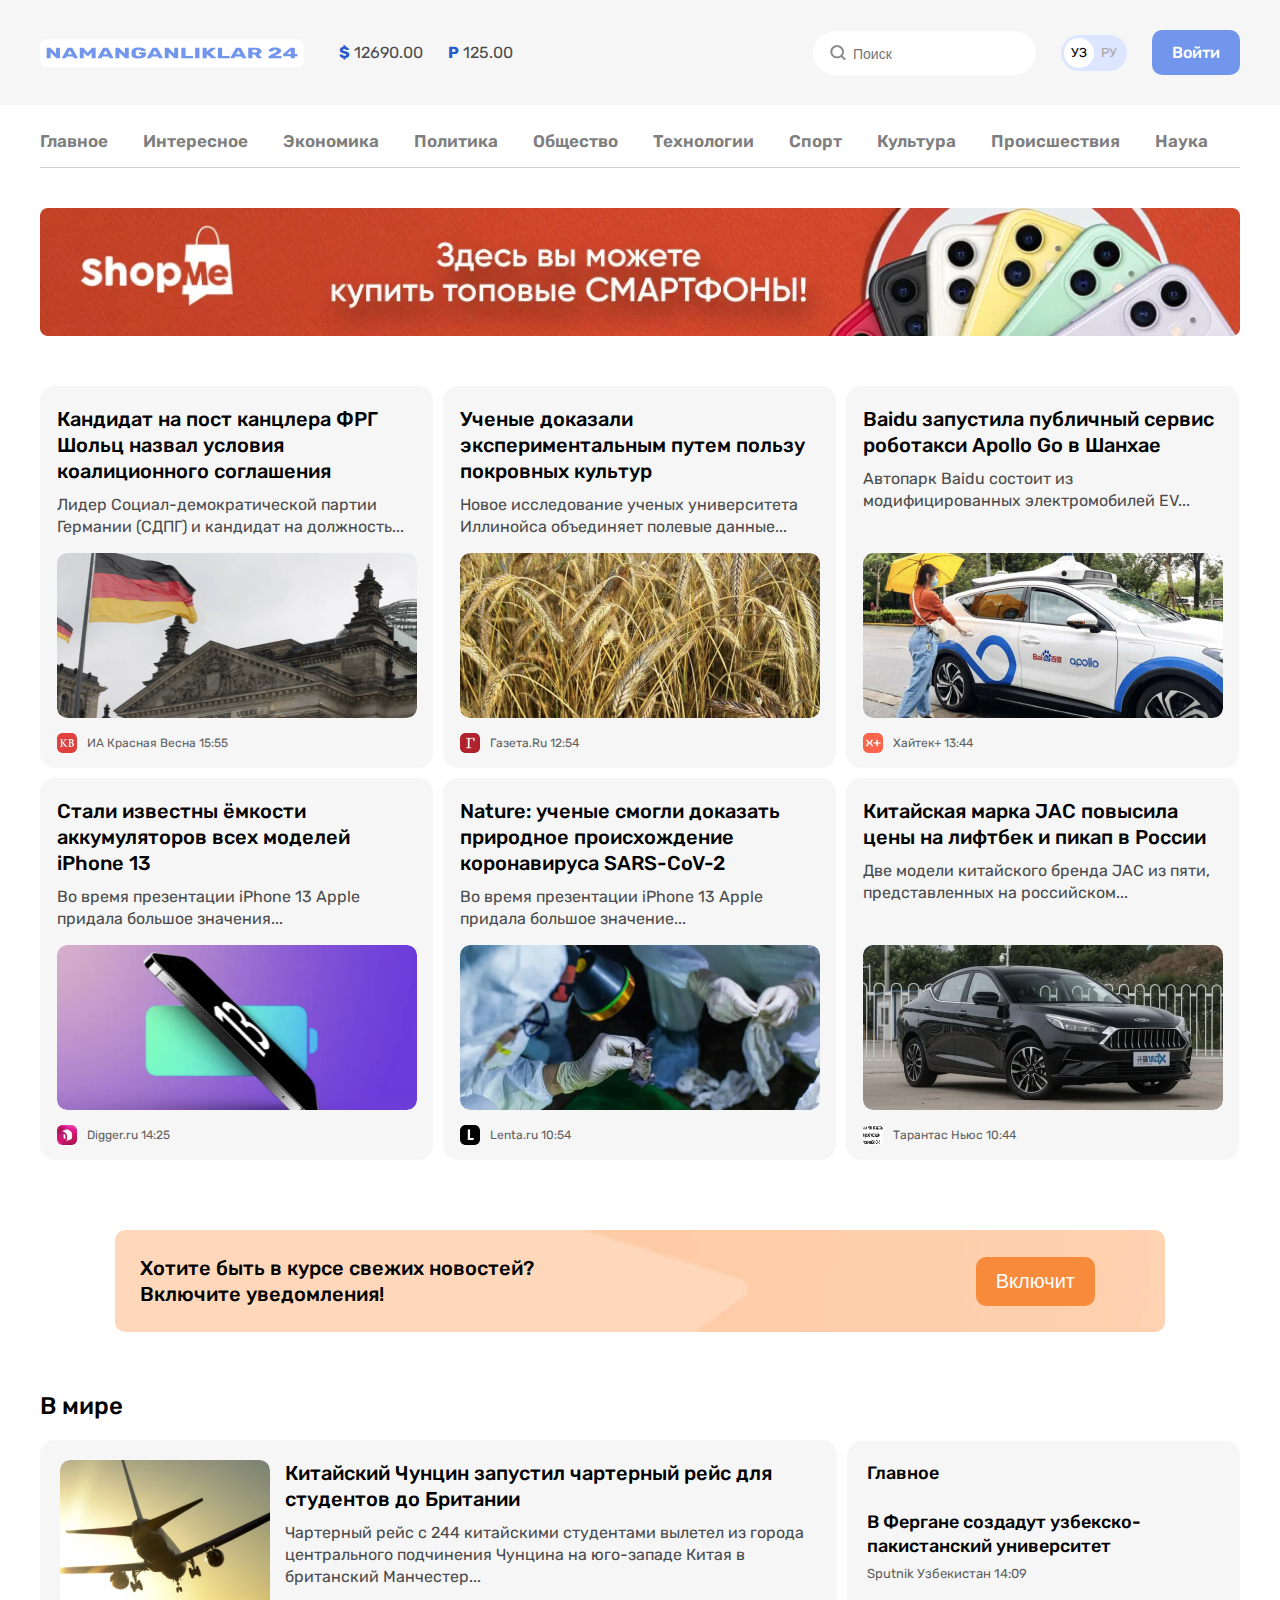
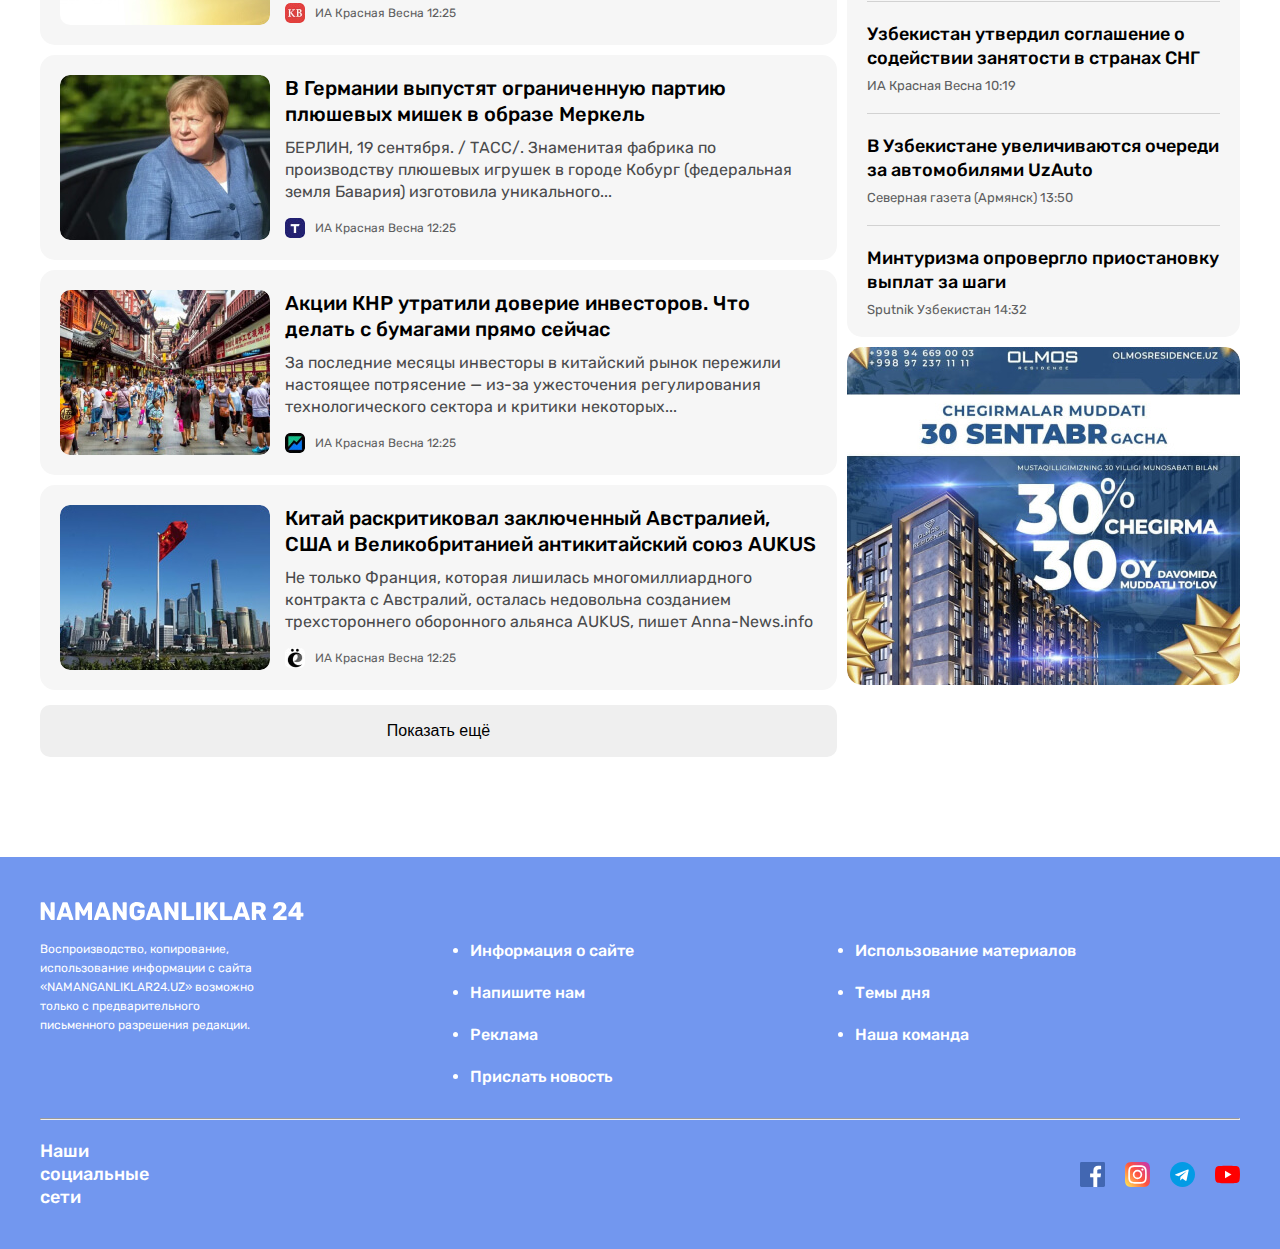
==== commit d46a2e5b: "add custom property style" ====
--- a/index.html
+++ b/index.html
@@ -13,8 +13,9 @@
     />
 
     <!-- STYLE HEADER -->
-    <link rel="stylesheet" href="normalize.css" />
-    <link rel="stylesheet" href="style.css" />
+    <!-- <link rel="stylesheet" href="normalize.css" />
+    <link rel="stylesheet" href="style.css"/> -->
+    <link rel="stylesheet" href="style.mini.css">
 
     <title>Namangan 24</title>
   </head>
--- a/style.css
+++ b/style.css
@@ -1,10 +1,17 @@
-* {
+:root {
+  --accent-color: #0f03fd;
+}
+
+html {
   box-sizing: border-box;
-}
-
-html {
   height: 100%;
   scroll-behavior: smooth;
+}
+
+*,
+*::before,
+*::after {
+  box-sizing: inherit;
 }
 
 body {
@@ -27,7 +34,7 @@
 
 /* OUTLINE STYLE */
 *:focus {
-  outline: 2px dashed #0f03fd;
+  outline: 2px dashed var(--accent-color);
   outline-offset: 3px;
 }
 
@@ -223,7 +230,7 @@
 }
 
 .sitenav-link:hover {
-  color: #0f03fd;
+  color: var(--accent-color);
 }
 
 .sitenav-link:active {
@@ -277,7 +284,7 @@
 }
 
 .article-card-link:hover {
-  color: #0f03fd;
+  color: var(--accent-color);
 }
 
 .article-card-link:active {
@@ -395,7 +402,7 @@
 }
 
 .article-card-horizontal-link:hover {
-color: #0f03fd;
+color: var(--accent-color);
 }
 
 .article-card-horizontal-link:active {
@@ -513,7 +520,7 @@
 }
 
 .sitebar-news-card-link:hover {
-  color: #0f03fd;
+  color: var(--accent-color);
   }
 
   .sitebar-news-card-link:active {
@@ -563,7 +570,7 @@
 
 .site-footer-logo:hover {
   opacity: 0.8;
-  background-color: #0f03fd;
+  background-color: var(--accent-color);
   border-radius: 6px;
 }
 
@@ -608,7 +615,7 @@
 
 .site-footer-link:hover {
   text-decoration: underline;
-  color: #0f03fd;
+  color: var(--accent-color);
 }
 .site-footer-divider {
   height: 1px;
--- a/style.mini.css
+++ b/style.mini.css
@@ -0,0 +1 @@
+body,html{height:100%}.button,body{font-size:16px}.button,.link-toggle-link{text-align:center;text-decoration:none}.button,.link-toggle-link,.site-footer-link,.sitenav-link{text-decoration:none}.article-card-horizontal-link:hover,.article-card-link:hover,.site-footer-link:hover,.sitebar-news-card-link:hover,.sitenav-link:hover{color:var(--accent-color)}:root{--accent-color:#0f03fd}html{box-sizing:border-box;scroll-behavior:smooth}*,::after,::before{box-sizing:inherit}body{display:flex;flex-direction:column;padding:0;margin:0;font-family:Rubik,Arial,sans-serif;line-height:22px;color:#4a4b4c;background-color:#fff}.img{max-width:100%;height:auto}:focus{outline:2px dashed var(--accent-color);outline-offset:3px}.button{display:inline-block;padding:13px 20px;border:0;border-radius:10px;line-height:normal;font-weight:500;cursor:pointer;margin-left:25px}.button-block,.contact-page-form .button{margin-left:0}.button-primary{background-color:#7296ec;color:#fff}.button:hover,.site-header-img-logo:hover{opacity:.8}.article-card-horizontal-link:active,.article-card-link:active,.button:active,.site-footer-logo:active,.site-header-img-logo:active,.sitebar-news-card-link:active,.sitenav-link:active{opacity:.6}.button-block{display:block;width:100%}.button-orange{background-color:#f78b3b;color:#fff;font-size:20px;font-weight:500}.container{width:100%;max-width:1240px;padding-left:20px;padding-right:20px;margin-right:auto;margin-left:auto}.site-header-top{margin-bottom:10px;padding-top:30px;padding-bottom:30px;background-color:#f6f6f6}.article-card-footer,.article-card-horizontal-footer,.site-header-top-container{display:flex;align-items:center}.site-header-img-logo{display:flex;padding:8px 6px;border-radius:7px;margin-right:35px;background-color:#fff}.currency-rates{display:flex;align-items:center;padding:0;margin:0 auto 0 0;list-style:none}.currency-rates-items:not(:last-child),.global-search-form{margin-right:25px}.currency-rates-type{color:#2959ce}.global-search-form-input{font-size:14px;line-height:normal;padding-top:15px;padding-bottom:13px;padding-left:40px;border:none;border-radius:60px;background-image:url(/img/new-list-img/icon-search.svg);background-repeat:no-repeat;background-position:15px center;background-size:20px}.lang-toggle{display:flex;padding:3px;border-radius:39px;background-color:#dce6ff}.link-toggle-link{width:30px;height:30px;border-radius:50%;font-size:13px;line-height:30px;color:#a6a6a6}.toggle-link-active{background-color:#fff;color:#000}.sitenav{font-size:17px;padding-top:12px;padding-bottom:12px;border-bottom:1px solid #d1d1d1;line-height:normal;font-weight:600}.sitenav:not(:last-child){margin-bottom:40px}.sitenav-list{display:flex;flex-wrap:wrap;align-items:center;padding:0;margin:0;line-height:normal;list-style:none}.sitenav-item{margin-top:4px;margin-bottom:4px}.sitenav-item:not(:last-child){margin-right:35px}.sitenav-link{display:block;color:#7f7f7f}.contact-page-content,.news-grid,.site-footer-about-links,.site-footer-logo,.site-footer-socials-link,.site-header-banner-link,.sitebar-ad-link{display:flex}.main-content{flex-grow:1;padding-top:50px;padding-bottom:100px}.news-grid{flex-wrap:wrap;margin-left:-10px}.new-grid-item{width:393px;margin-left:10px;margin-bottom:10px}.article-card{display:flex;flex-direction:column;padding:20px 17px 15px;border-radius:15px;background-color:#f6f6f6}.article-card-title{margin-top:0;margin-bottom:10px;font-size:20px;font-weight:500;line-height:26px}.article-card-horizontal-link,.article-card-link,.sitebar-news-card-link{display:inline-block;color:#000;text-decoration:none}.article-card-text{margin-top:0;margin-bottom:15px;font-size:16px;line-height:22px;font-weight:400}.article-card-img{display:block;width:360px;margin-top:auto;height:165px;object-fit:cover;border-radius:10px;margin-bottom:15px}.article-card-source-icon{width:20px;height:20px;margin-right:10px;border-radius:5px}.article-card-horizontal-sourse-time,.article-card-source-time{font-size:12px;line-height:normal;color:#5e5f61}.notification-cta{display:flex;align-items:center;justify-content:space-between;padding:25px 70px 25px 25px;margin:60px 75px;background-color:#ffd7ba;border-radius:10px;background-image:url(/img/new-list-img/notification-icon.jpg);background-repeat:no-repeat;background-position:center center;background-size:cover}.cotification-cta-text{font-size:20px;line-height:26px;font-weight:500;color:#000}.global-news-heading{margin-top:0;margin-bottom:20px;font-size:24px;line-height:28px;color:#000;font-weight:500}.news-list{display:flex;margin-bottom:15px;flex-direction:column}.form-group-wrapper:not(:last-child),.form-group:not(:last-child),.layout-2-1-sitebar-item:not(:last-child),.news-list-item:not(:last-child){margin-bottom:10px}.article-card-horizontal{display:flex;align-items:flex-start;background-color:#f6f6f6;border-radius:15px;padding:20px}.article-card-horizontal-img{width:210px;height:165px;object-fit:cover;margin-right:15px;border-radius:10px}.article-card-horizontal-content{flex-grow:1}.article-card-horizontal-heading{margin-top:0;margin-bottom:10px;font-weight:500;font-size:20px;line-height:26px}.article-card-horizontal-text{display:inline-block;margin-top:0;margin-bottom:15px;font-size:16px;line-height:22px;color:#4a4b4c;font-weight:400}.article-card-horizontal-sourse-icon{width:20px;height:20px;margin-right:10px;object-fit:cover;border-radius:5px}.news-list-more-button{padding:17px}.layout-sitebar{width:393px}.layout-2-1{display:flex;align-items:flex-start}.layout-2-1-main{width:797px;margin-right:10px}.layout-2-1-sitebar{width:393px;margin-top:49px}.sitebar-news-card-heading,.sitebar-news-card-title{margin-top:0;font-size:18px;line-height:24px;font-weight:500}.sitebar-news-card{padding:20px;color:#000;background-color:#f6f6f6;border-radius:15px}.sitebar-news-card-heading{margin-bottom:25px}.sitebar-news-card-list{padding:0;margin:0;list-style:none}.definitions-card-item,.sitebar-news-card-item{padding-top:20px;padding-bottom:20px}.sitebar-news-card-item:first-child{padding-top:0}.sitebar-news-card-item:last-child{padding-bottom:0}.definitions-card-item:not(:last-child),.sitebar-news-card-item:not(:last-child){border-bottom:1px solid #d2d2d2}.sitebar-news-card-title{margin-bottom:8px}.sitebar-news-card-sourse-time{font-size:13px;line-height:normal;color:#5e5f61}.sitebar-ad-link-img{width:393px;height:338px;border-radius:15px;object-fit:cover}.sitebar-ad-link-img-tall{height:553px}.site-footer{background-color:#7297ef;padding-top:40px;padding-bottom:40px;color:#fff}.site-footer :focus{outline:#fff dashed 2px}.site-footer-logo-wrapper{display:flex;margin-bottom:15px}.site-footer-logo:hover{opacity:.8;background-color:var(--accent-color);border-radius:6px}.site-footer-logo-img{width:264px;height:28px;object-fit:contain}.site-footer-about{width:230px;font-size:12px;line-height:19px;margin-right:200px}.site-footer-links-wrapper{flex-grow:1;display:flex}.site-footer-links{width:50%;padding-left:0;padding-right:24px;margin:0;font-weight:500}.site-footer-links-item:not(:last-child){margin-bottom:20px}.site-footer-link{display:inline-block;color:#fff}.site-footer-link:hover{text-decoration:underline}.site-footer-divider{height:1px;color:#cecece;bottom:0;margin-top:30px;margin-bottom:20px}.site-footer-socials{display:flex;justify-content:space-between;align-items:center}.site-footer-socials-heading{width:1px;font-weight:500;font-size:18px;line-height:23px;margin:0}.site-footer-socials-links{display:flex;align-items:center;margin:0;padding:0;list-style:none}.site-footer-socials-item:not(:last-child){margin-right:20px}.site-footer-socials-img{flex-shrink:0;width:25px;height:25px;object-fit:contain}.form-group-wrapper{display:flex;justify-content:space-between}.form-group-wrapper .form-group{width:calc(50% - 5px);margin-bottom:0}.form-field{display:block;width:100%;padding:18px 20px;border:1px solid rgba(0,0,0,.2);border-radius:10px}.form-field-textarea{min-height:180px;resize:vertical}.definitions-card{padding:20px 25px;border-radius:10px;margin:0 0 0 10px;background-color:#f6f6f6;color:#000}.definitions-card-title{font-weight:500;margin-bottom:7px;font-size:20px;line-height:24px}.definitions-card-value{margin:0;font-size:16px;line-height:19px}.contact-page-heading{margin-top:0;font-size:24px;font-weight:500;line-height:29px;color:#000;margin-bottom:20px}.contact-page-form{display:flex;flex-direction:column;width:696px}.contact-page-form-submit{margin-top:20px;align-self:flex-end}.contact-page-info{width:494px}@media only screen and (-webkit-min-device-pixel-ratio:2),only screen and (min--moz-device-pixel-ratio:2),only screen and (-o-min-device-pixel-ratio:2/1),only screen and (min-device-pixel-ratio:2),only screen and (min-resolution:192dpi),only screen and (min-resolution:2dppx){.notification-cta{background-image:url(/img/new-list-img/notification-icon@2x.jpg)}}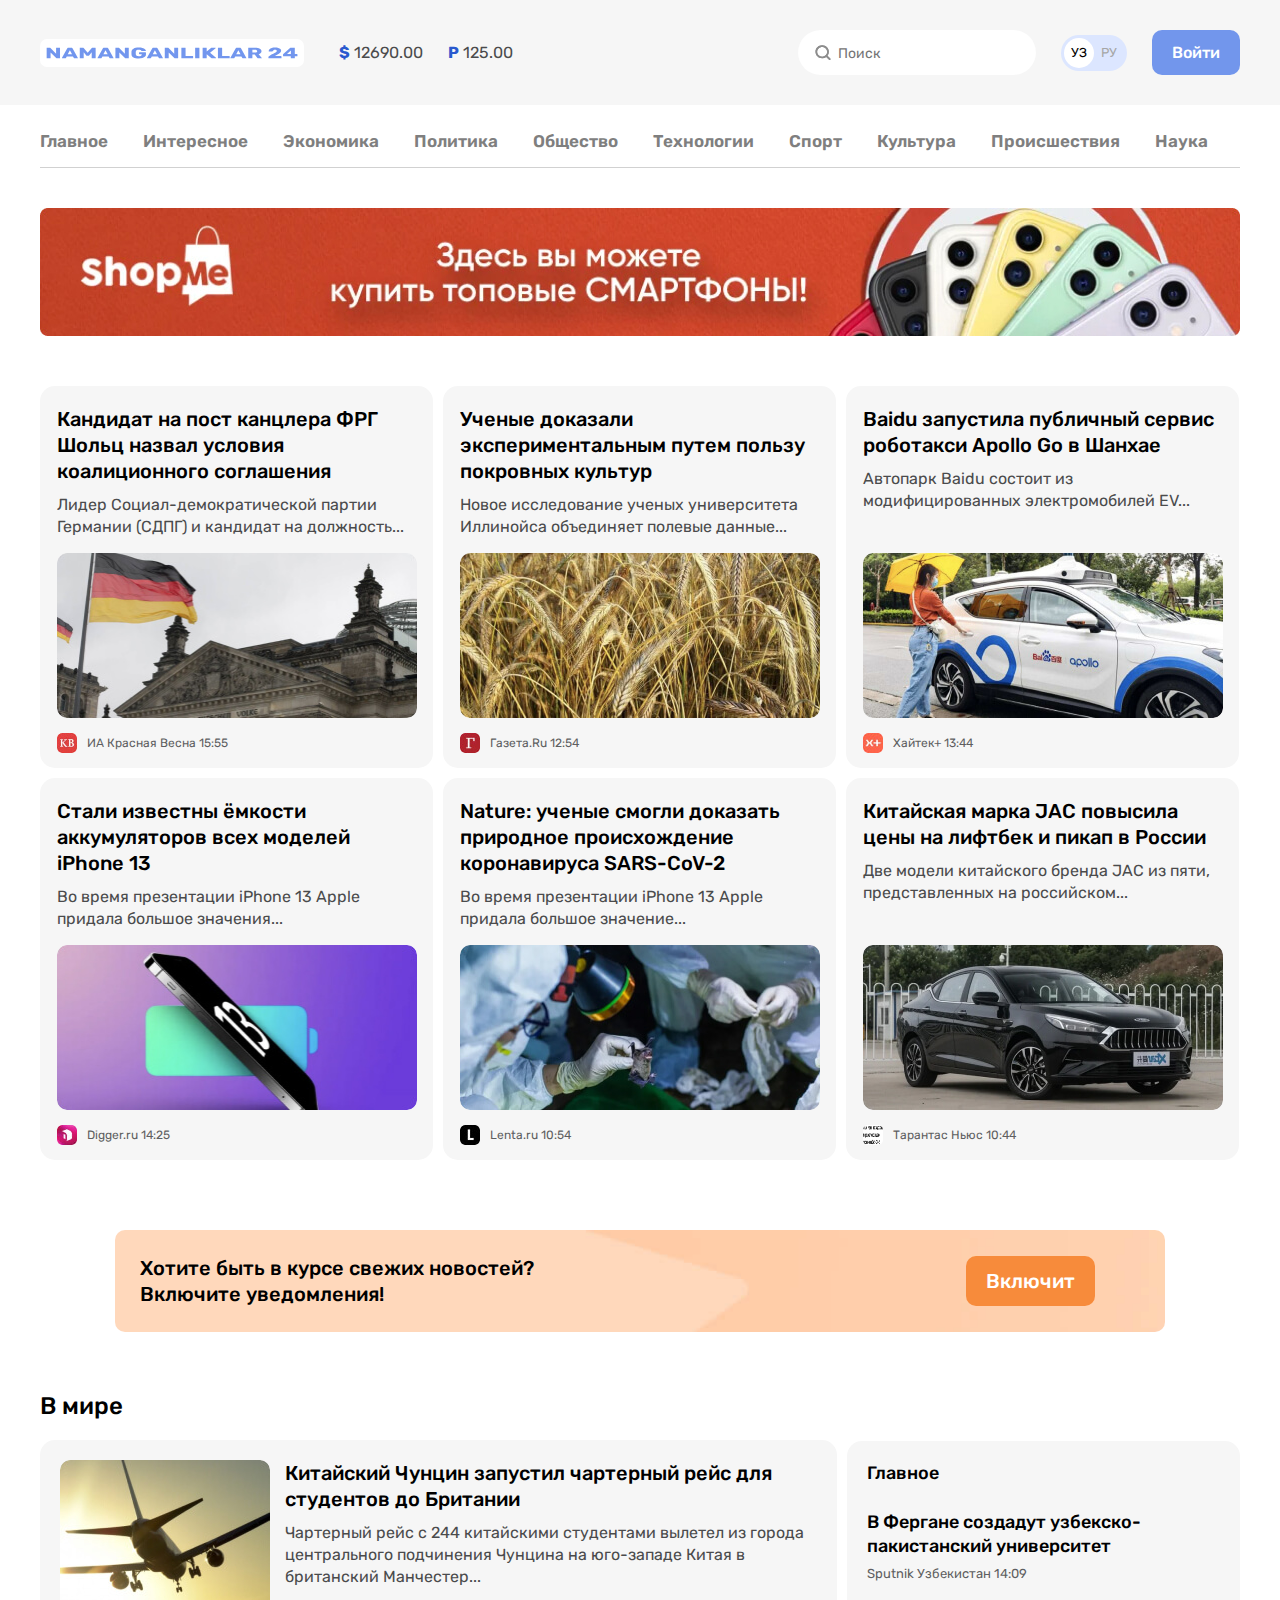
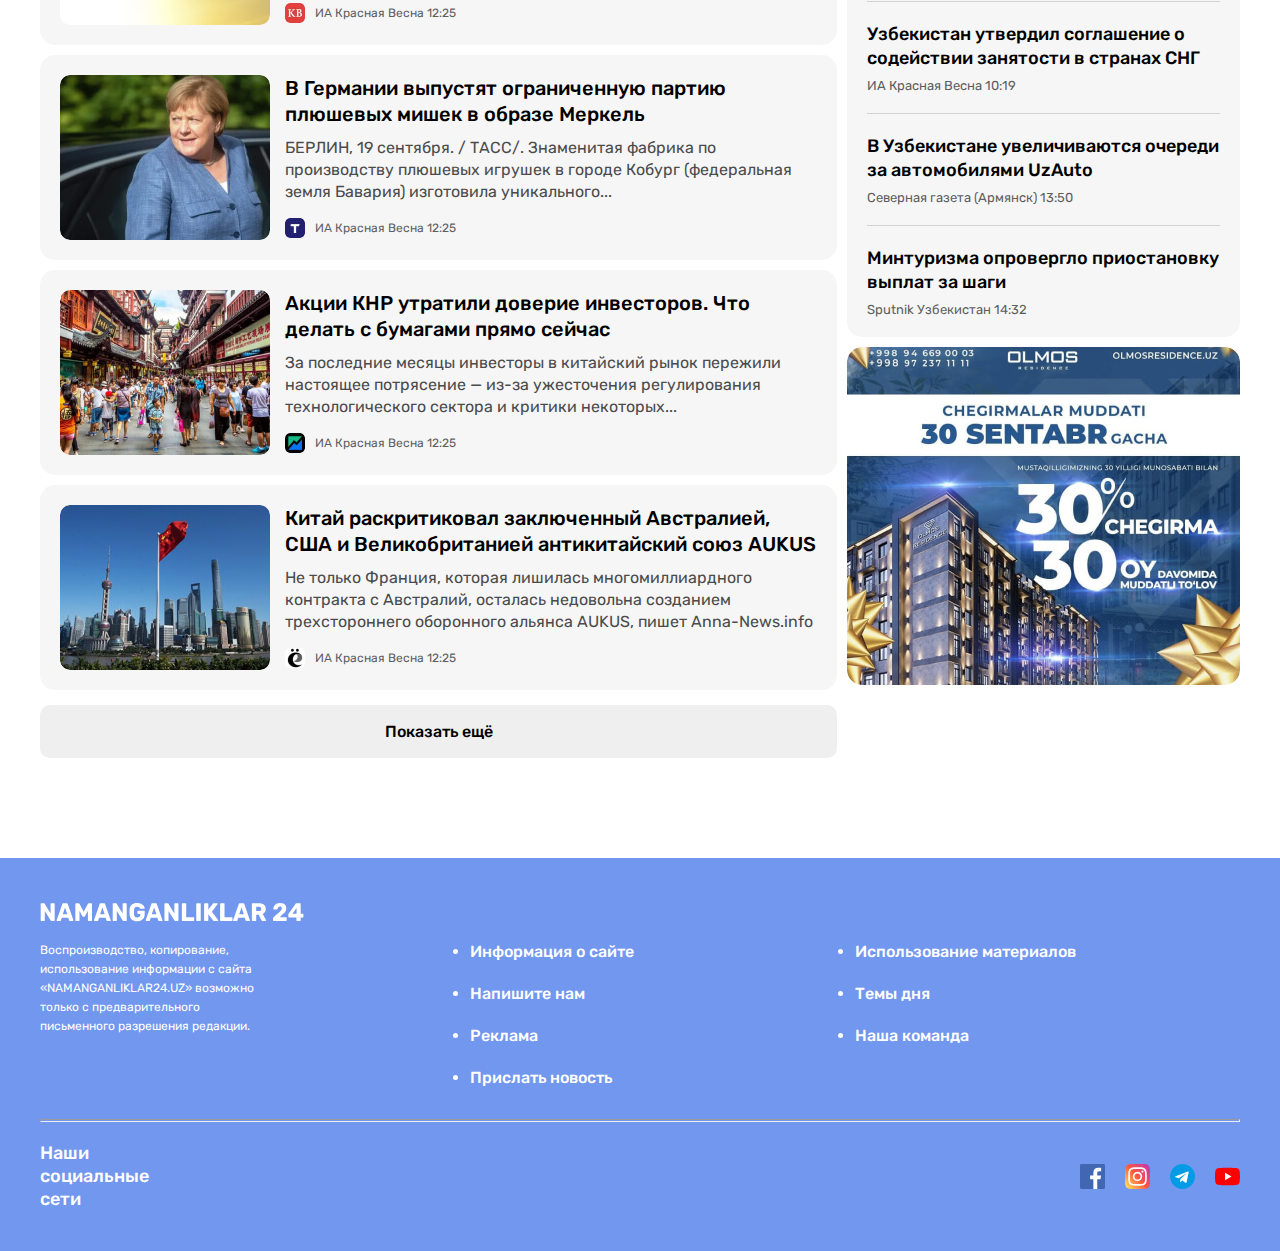
==== commit 2ced4381: "n24 style edit" ====
--- a/index.html
+++ b/index.html
@@ -13,9 +13,9 @@
     />
 
     <!-- STYLE HEADER -->
-    <!-- <link rel="stylesheet" href="normalize.css" />
-    <link rel="stylesheet" href="style.css"/> -->
-    <link rel="stylesheet" href="style.mini.css">
+    <link rel="stylesheet" href="normalize.css" />
+    <link rel="stylesheet" href="style.css"/>
+    <!-- <link rel="stylesheet" href="style.mini.css"> -->
 
     <title>Namangan 24</title>
   </head>
@@ -726,5 +726,24 @@
         </div>
       </div>
     </footer>
+
+    <!-- MODALS -->
+    <section class="modal" id="notification-modal">
+      <div class="modal-dialog">
+        <div class="modal-content">
+          <h2 class="visually-hidden">Уведомления</h2>
+          <button class="modal-close js-modal-close" type="button" aria-label="закрытъ модалъное окно">
+            <img class="modal-close-icon" src="img/icon-close.svg" alt="Close" height="24" width="24">
+          </button>
+          <p class="modal-lead">Хотите быть в курсе свежих новостей? <br>Включите уведомления!</p>
+          <div class="modal-action">
+            <button class="button button-orange button-large" type="button">Включит</button>
+          </div>
+        </div>
+      </div>
+    </section>
+
+
+    <script src="main.js"></script>
   </body>
 </html>
--- a/style.css
+++ b/style.css
@@ -37,6 +37,19 @@
   outline: 2px dashed var(--accent-color);
   outline-offset: 3px;
 }
+
+
+.visually-hidden {
+  position: absolute;
+  width: 1px;
+  height: 1px;
+  margin: -1px;
+  border: 0;
+  padding: 0;
+  clip: rect(0 0 0 0);
+  overflow: hidden;
+}
+
 
 
 /* BUTTON */
@@ -71,6 +84,12 @@
   display: block;
   width: 100%;
   margin-left: 0;
+}
+
+.button-large {
+  padding: 15px 40px;
+  font-size: 24px;
+  line-height: 28px;
 }
 
 .button-orange {
@@ -761,6 +780,81 @@
 
 .contact-page-info {
   width: 494px;
+  margin-left: 10px;
+}
+
+.modal {
+  display: none;
+  position: fixed;
+  z-index: 9999;
+  left: 0;
+  top: 0;
+  width: 100%;
+  height: 100%;
+  padding-bottom: 40px;
+  overflow: auto;
+  background-color: rgba(0, 0, 0, 0.4);
+}
+
+.modal-open {
+  display: block;
+}
+
+.modal-dialog {
+  width: 100%;
+  max-width: 850px;
+  margin-left: auto;
+  margin-right: auto;
+  margin-top: 220px;
+}
+
+
+.modal-content {
+  position: relative;
+  z-index: 1;
+  padding: 50px;
+  border-radius: 20px;
+  background-color: #fff;
+}
+
+.modal-close {
+  position: absolute;
+  z-index: 1;
+  right: 20px;
+  top: 20px;
+  border: 0;
+  padding: 0;
+  background-color: transparent;
+  cursor: pointer;
+}
+
+.modal-close:hover {
+  opacity: 0.8;
+}
+
+.modal-close:active {
+  opacity: 0.6;
+}
+
+
+.modal-close-icon {
+  display: block;
+}
+
+.modal-lead {
+  margin-top: 0;
+  margin-bottom: 25px;
+  font-size: 26px;
+  line-height: 34px;
+  font-weight: 500;
+  color: #000;
+  text-align: center;
+}
+
+.modal-action {
+  display: flex;
+  justify-content: center;
+  align-items: center;
 }
 
 
